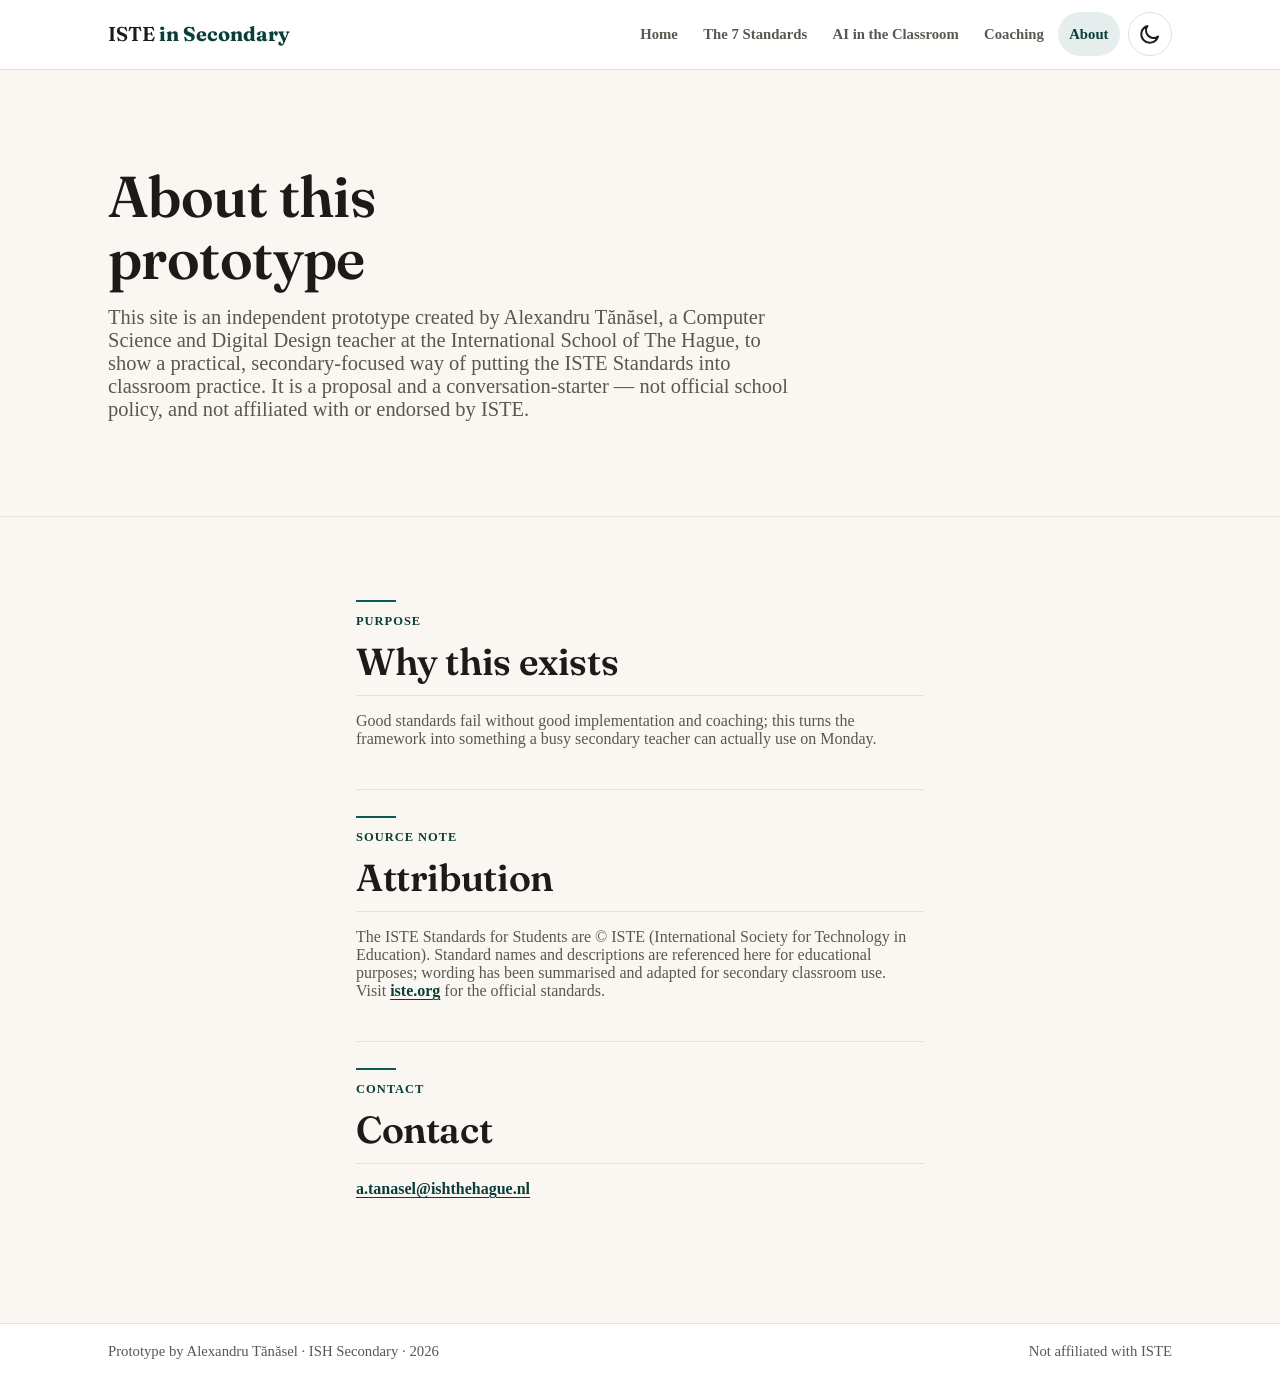
==== about.html @ 4ba9d075 "ISTE in Secondary — classroom-implementation prototype Co-Authored-By: Claude Opus 4.8 <noreply@anth" ====
<!doctype html>
<html lang="en" data-theme="light">
<head>
  <meta charset="utf-8">
  <meta name="viewport" content="width=device-width, initial-scale=1">
  <title>About | ISTE in Secondary</title>
  <meta name="description" content="About the independent ISTE in Secondary prototype by Alexandru Tănăsel for secondary classroom implementation.">
  <meta property="og:title" content="About ISTE in Secondary">
  <meta property="og:description" content="An independent prototype by Alexandru Tănăsel for putting ISTE Standards into secondary classroom practice.">
  <meta property="og:type" content="website">
  <link rel="preconnect" href="https://fonts.googleapis.com">
  <link rel="preconnect" href="https://fonts.gstatic.com" crossorigin>
  <link href="https://fonts.googleapis.com/css2?family=Fraunces:opsz,wght@9..144,500;9..144,600;9..144,700&amp;family=Inter:wght@400;500;600;700&amp;display=swap" rel="stylesheet">
  <link rel="icon" href="assets/favicon.svg" type="image/svg+xml">
  <link rel="stylesheet" href="assets/styles.css">
  <script src="assets/app.js" defer></script>
</head>
<body>
  <a class="skip-link" href="#main">Skip to content</a>

  <svg class="svg-sprite" aria-hidden="true" focusable="false">
    <symbol id="icon-menu" viewBox="0 0 24 24"><path d="M4 7h16M4 12h16M4 17h16" fill="none" stroke="currentColor" stroke-width="2" stroke-linecap="round"/></symbol>
    <symbol id="icon-close" viewBox="0 0 24 24"><path d="m6 6 12 12M18 6 6 18" fill="none" stroke="currentColor" stroke-width="2" stroke-linecap="round"/></symbol>
    <symbol id="icon-sun" viewBox="0 0 24 24"><path d="M12 4V2m0 20v-2m8-8h2M2 12h2m14.95-6.95 1.4-1.4M3.65 20.35l1.4-1.4m0-13.9-1.4-1.4m16.7 16.7-1.4-1.4M12 8a4 4 0 1 1 0 8 4 4 0 0 1 0-8Z" fill="none" stroke="currentColor" stroke-width="2" stroke-linecap="round" stroke-linejoin="round"/></symbol>
    <symbol id="icon-moon" viewBox="0 0 24 24"><path d="M20 14.5A7.5 7.5 0 0 1 9.5 4 8.5 8.5 0 1 0 20 14.5Z" fill="none" stroke="currentColor" stroke-width="2" stroke-linecap="round" stroke-linejoin="round"/></symbol>
  </svg>

  <header class="site-header">
    <div class="header-inner">
      <a class="wordmark" href="index.html" aria-label="ISTE in Secondary home">ISTE <strong>in Secondary</strong></a>
      <button class="menu-toggle" type="button" data-menu-toggle aria-label="Open menu" aria-expanded="false" aria-controls="site-nav">
        <svg class="icon icon-menu" aria-hidden="true"><use href="#icon-menu"></use></svg>
        <svg class="icon icon-close" aria-hidden="true"><use href="#icon-close"></use></svg>
      </button>
      <nav class="site-nav" id="site-nav" aria-label="Primary navigation">
        <a href="index.html">Home</a>
        <a href="standards.html">The 7 Standards</a>
        <a href="ai.html">AI in the Classroom</a>
        <a href="coaching.html">Coaching</a>
        <a href="about.html" aria-current="page">About</a>
        <button class="theme-toggle" type="button" data-theme-toggle aria-label="Switch to dark theme" aria-pressed="false">
          <svg class="icon icon-moon" aria-hidden="true"><use href="#icon-moon"></use></svg>
          <svg class="icon icon-sun" aria-hidden="true"><use href="#icon-sun"></use></svg>
          <span class="sr-only">Toggle theme</span>
        </button>
      </nav>
    </div>
  </header>

  <main id="main">
    <section class="page-hero">
      <div class="container">
        <h1>About this prototype</h1>
        <p class="lede">This site is an independent prototype created by Alexandru Tănăsel, a Computer Science and Digital Design teacher at the International School of The Hague, to show a practical, secondary-focused way of putting the ISTE Standards into classroom practice. It is a proposal and a conversation-starter — not official school policy, and not affiliated with or endorsed by ISTE.</p>
      </div>
    </section>

    <section class="section-block" aria-label="About details">
      <div class="container prose">
        <section aria-labelledby="why-heading">
          <span class="section-kicker">Purpose</span>
          <h2 id="why-heading">Why this exists</h2>
          <p>Good standards fail without good implementation and coaching; this turns the framework into something a busy secondary teacher can actually use on Monday.</p>
        </section>

        <section aria-labelledby="attribution-heading">
          <span class="section-kicker">Source note</span>
          <h2 id="attribution-heading">Attribution</h2>
          <p>The ISTE Standards for Students are © ISTE (International Society for Technology in Education). Standard names and descriptions are referenced here for educational purposes; wording has been summarised and adapted for secondary classroom use. Visit <a href="https://iste.org" target="_blank" rel="noopener">iste.org</a> for the official standards.</p>
        </section>

        <section id="contact" aria-labelledby="contact-heading">
          <span class="section-kicker">Contact</span>
          <h2 id="contact-heading">Contact</h2>
          <p><a href="mailto:a.tanasel@ishthehague.nl">a.tanasel@ishthehague.nl</a></p>
        </section>
      </div>
    </section>
  </main>

  <footer class="site-footer">
    <div class="footer-inner">
      <p>Prototype by Alexandru Tănăsel · ISH Secondary · <span data-year>2026</span></p>
      <p>Not affiliated with ISTE</p>
    </div>
  </footer>
</body>
</html>
---- assets/styles.css ----
:root{
  --paper:#FAF7F2; --surface:#FFFFFF; --ink:#1C1B19; --muted:#5B5650;
  --line:#E7E0D6; --primary:#0E5A52; --primary-ink:#0A3F39; --accent:#C2562F;
  --ring:#0E7C7B;
  /* 7 ISTE standard accents (deep, AA on white/paper for text & icons) */
  --s1:#0E7C7B; --s2:#3D4EAC; --s3:#7A3E8E; --s4:#C2562F;
  --s5:#1F5F8B; --s6:#B23A6E; --s7:#2F7D4F;
  --radius:14px; --radius-lg:20px;
  --shadow:0 1px 2px rgba(28,27,25,.06), 0 8px 24px -12px rgba(28,27,25,.18);
  --maxw:1120px; --gap:clamp(1rem,2.5vw,1.75rem);
}
[data-theme="dark"]{
  --paper:#16140F; --surface:#1F1C16; --ink:#F3EEE4; --muted:#B7AE9F;
  --line:#34302A; --primary:#5FD0C4; --primary-ink:#Bfeee8; --accent:#F0855B; --ring:#5FD0C4;
}

*,
*::before,
*::after{
  box-sizing:border-box;
}

html{
  background:var(--paper);
  color:var(--ink);
  scroll-behavior:smooth;
}

body{
  margin:0;
  min-width:0;
  overflow-x:hidden;
  background:var(--paper);
  color:var(--ink);
  font-family:"Inter", system-ui, -apple-system, BlinkMacSystemFont, "Segoe UI", sans-serif;
  font-size:1.0625rem;
  line-height:1.6;
  text-rendering:optimizeLegibility;
}

:target{
  scroll-margin-top:6.5rem;
}

body,
button,
input,
textarea,
select{
  font:inherit;
}

a{
  color:inherit;
}

svg{
  display:block;
  flex:0 0 auto;
}

h1,
h2,
h3,
p,
ul,
ol{
  margin-top:0;
}

h1,
h2,
h3{
  color:var(--ink);
  font-family:"Fraunces", Georgia, serif;
  font-weight:600;
  letter-spacing:-0.01em;
  line-height:1.08;
}

h1{
  max-width:12ch;
  margin-bottom:1rem;
  font-size:clamp(2.4rem,5vw,3.6rem);
}

h2{
  margin-bottom:1rem;
  font-size:clamp(1.75rem,3vw,2.35rem);
}

h3{
  margin-bottom:.45rem;
  font-size:1.18rem;
}

p{
  color:var(--muted);
}

ul,
ol{
  padding-left:1.25rem;
}

.svg-sprite{
  position:absolute;
  width:0;
  height:0;
  overflow:hidden;
}

.skip-link{
  position:absolute;
  top:.75rem;
  left:.75rem;
  z-index:100;
  min-height:44px;
  padding:.65rem 1rem;
  border-radius:999px;
  background:var(--ink);
  color:var(--paper);
  font-weight:700;
  text-decoration:none;
  transform:translateY(-180%);
}

.skip-link:focus{
  transform:translateY(0);
  outline:2px solid var(--ring);
  outline-offset:3px;
}

.site-header{
  position:sticky;
  top:0;
  z-index:50;
  border-bottom:1px solid var(--line);
  background:var(--surface);
}

.header-inner{
  position:relative;
  display:flex;
  align-items:center;
  max-width:var(--maxw);
  margin:0 auto;
  padding:.78rem var(--gap);
  gap:1rem;
}

.wordmark{
  display:inline-flex;
  align-items:baseline;
  gap:.28rem;
  color:var(--ink);
  font-family:"Fraunces", Georgia, serif;
  font-size:1.25rem;
  font-weight:600;
  line-height:1;
  text-decoration:none;
  white-space:nowrap;
}

.wordmark strong{
  color:var(--primary-ink);
  font-weight:700;
}

.site-nav{
  display:flex;
  align-items:center;
  gap:.15rem;
  margin-left:auto;
}

.site-nav a{
  display:inline-flex;
  align-items:center;
  min-height:44px;
  padding:.45rem .72rem;
  border-radius:999px;
  color:var(--muted);
  font-size:.92rem;
  font-weight:700;
  line-height:1.2;
  text-decoration:none;
}

.site-nav a:hover,
.site-nav a[aria-current="page"]{
  background:color-mix(in srgb, var(--primary) 10%, transparent);
  color:var(--primary-ink);
}

.menu-toggle,
.theme-toggle{
  display:inline-flex;
  align-items:center;
  justify-content:center;
  width:44px;
  min-width:44px;
  height:44px;
  border:1px solid var(--line);
  border-radius:999px;
  background:var(--surface);
  color:var(--ink);
  cursor:pointer;
}

.menu-toggle{
  display:none;
  margin-left:auto;
}

.theme-toggle{
  margin-left:.35rem;
}

.icon{
  width:24px;
  height:24px;
}

.icon-sun{
  display:none;
}

[data-theme="dark"] .icon-sun{
  display:block;
}

[data-theme="dark"] .icon-moon{
  display:none;
}

.icon-close{
  display:none;
}

.menu-toggle[aria-expanded="true"] .icon-menu{
  display:none;
}

.menu-toggle[aria-expanded="true"] .icon-close{
  display:block;
}

.sr-only{
  position:absolute;
  width:1px;
  height:1px;
  padding:0;
  margin:-1px;
  overflow:hidden;
  clip:rect(0,0,0,0);
  white-space:nowrap;
  border:0;
}

:focus-visible{
  outline:2px solid var(--ring);
  outline-offset:2px;
}

.container{
  max-width:var(--maxw);
  margin:0 auto;
  padding:0 var(--gap);
}

.hero,
.page-hero{
  padding:clamp(3rem,8vw,6rem) 0 clamp(2.4rem,6vw,4.5rem);
}

.hero{
  border-bottom:1px solid var(--line);
}

.page-hero{
  border-bottom:1px solid var(--line);
}

.hero .lede,
.page-hero .lede{
  max-width:68ch;
  margin-bottom:1.4rem;
  color:var(--muted);
  font-size:clamp(1.12rem,2vw,1.28rem);
}

.overline,
.section-kicker{
  display:block;
  margin-bottom:.8rem;
  color:var(--primary-ink);
  font-size:.78rem;
  font-weight:800;
  letter-spacing:.08em;
  line-height:1.2;
  text-transform:uppercase;
}

.section-kicker::before{
  display:block;
  width:40px;
  height:2px;
  margin-bottom:.78rem;
  background:var(--primary);
  content:"";
}

.button-row{
  display:flex;
  flex-wrap:wrap;
  gap:.8rem;
  margin:1.6rem 0 1rem;
}

.button{
  display:inline-flex;
  align-items:center;
  justify-content:center;
  min-height:44px;
  padding:.68rem 1rem;
  border-radius:999px;
  font-size:.98rem;
  font-weight:800;
  line-height:1.15;
  text-decoration:none;
}

.button-primary{
  border:1px solid var(--primary);
  background:var(--primary);
  color:#fff;
}

[data-theme="dark"] .button-primary{
  color:#10201D;
}

.button-ghost{
  border:1px solid var(--line);
  background:transparent;
  color:var(--ink);
}

.button:hover{
  transform:translateY(-1px);
}

.hero-credit{
  margin:0;
  color:var(--muted);
  font-size:.95rem;
}

.section-block{
  padding:clamp(2.8rem,7vw,5.2rem) 0;
}

.section-block + .section-block{
  border-top:1px solid var(--line);
}

.section-heading{
  display:grid;
  grid-template-columns:minmax(0, 1fr);
  max-width:760px;
  margin-bottom:clamp(1.4rem,3vw,2rem);
  padding-bottom:1rem;
  border-bottom:1px solid var(--line);
}

.section-heading p{
  max-width:68ch;
  margin-bottom:0;
}

.bento-grid{
  display:grid;
  grid-template-columns:1fr;
  gap:var(--gap);
}

.standard-card,
.info-card,
.step-card,
.teaser-card,
.pathway-card,
.check-option,
.cta-card,
.practice-card{
  border:1px solid var(--line);
  border-radius:var(--radius);
  background:var(--surface);
  box-shadow:var(--shadow);
}

.standard-card{
  --standard-color:var(--s1);
  --standard-readable:var(--standard-color);
  display:flex;
  min-height:100%;
  flex-direction:column;
  gap:1rem;
  padding:1.1rem;
  border-left:6px solid var(--standard-color);
  color:var(--ink);
  cursor:pointer;
  text-decoration:none;
}

.standard-card:hover{
  box-shadow:0 2px 5px rgba(28,27,25,.08), 0 14px 30px -16px rgba(28,27,25,.28);
  transform:translateY(-2px);
}

.standard-card h3{
  margin-bottom:.35rem;
}

.standard-card p{
  margin-bottom:0;
}

.standard-card .card-link{
  margin-top:auto;
  color:var(--primary-ink);
  font-size:.95rem;
  font-weight:800;
}

.card-top,
.standard-title{
  display:flex;
  align-items:center;
  gap:.75rem;
}

.standard-number{
  color:var(--standard-readable);
  font-family:"Fraunces", Georgia, serif;
  font-size:1.4rem;
  font-weight:700;
  letter-spacing:0;
  line-height:1;
}

.icon-chip{
  display:inline-flex;
  align-items:center;
  justify-content:center;
  width:42px;
  height:42px;
  border-radius:12px;
  background:color-mix(in srgb, var(--standard-readable) 14%, var(--surface));
  color:var(--standard-readable);
}

.s1{ --standard-color:var(--s1); --standard-readable:var(--s1); }
.s2{ --standard-color:var(--s2); --standard-readable:var(--s2); }
.s3{ --standard-color:var(--s3); --standard-readable:var(--s3); }
.s4{ --standard-color:var(--s4); --standard-readable:var(--s4); }
.s5{ --standard-color:var(--s5); --standard-readable:var(--s5); }
.s6{ --standard-color:var(--s6); --standard-readable:var(--s6); }
.s7{ --standard-color:var(--s7); --standard-readable:var(--s7); }

[data-theme="dark"] .s1{ --standard-readable:#5FD0C4; }
[data-theme="dark"] .s2{ --standard-readable:#AAB4FF; }
[data-theme="dark"] .s3{ --standard-readable:#E3A6F0; }
[data-theme="dark"] .s4{ --standard-readable:#F0855B; }
[data-theme="dark"] .s5{ --standard-readable:#8CCCF4; }
[data-theme="dark"] .s6{ --standard-readable:#F4A1C6; }
[data-theme="dark"] .s7{ --standard-readable:#8BD8A7; }

.steps-grid,
.cards-grid,
.pathway-grid,
.practice-grid{
  display:grid;
  grid-template-columns:1fr;
  gap:var(--gap);
}

.step-card,
.info-card,
.pathway-card,
.practice-card,
.check-option,
.cta-card{
  padding:1.25rem;
}

.step-card{
  display:grid;
  grid-template-columns:auto minmax(0, 1fr);
  gap:.9rem;
}

.step-number{
  display:inline-flex;
  align-items:center;
  justify-content:center;
  width:36px;
  height:36px;
  border-radius:999px;
  background:var(--primary);
  color:#fff;
  font-weight:800;
  line-height:1;
}

[data-theme="dark"] .step-number{
  color:#10201D;
}

.step-card p,
.pathway-card p,
.info-card p,
.practice-card p,
.check-option p,
.cta-card p{
  margin-bottom:0;
}

.teaser-card{
  display:flex;
  align-items:flex-start;
  gap:1rem;
  padding:1.35rem;
  color:var(--ink);
  text-decoration:none;
}

.teaser-card p{
  margin-bottom:.35rem;
}

.teaser-card > span:not(.icon-chip){
  color:var(--muted);
}

.teaser-card strong,
.teaser-card > span:not(.icon-chip) > span{
  color:var(--primary-ink);
}

.info-card .icon-chip,
.pathway-card .icon-chip{
  margin-bottom:.9rem;
}

.standard-detail{
  padding:clamp(2.2rem,5vw,3.2rem) 0 clamp(2.4rem,5vw,3.4rem) clamp(1rem,2vw,1.4rem);
  border-left:6px solid var(--standard-color);
  border-top:1px solid var(--line);
}

.standard-detail:first-of-type{
  border-top:0;
}

.standard-detail h2{
  margin-bottom:.35rem;
}

.standard-title{
  align-items:flex-start;
  margin-bottom:1.5rem;
  padding-bottom:1rem;
  border-bottom:1px solid var(--line);
}

.standard-title .overline{
  margin-bottom:.35rem;
  color:var(--standard-readable);
}

.standard-summary{
  max-width:64ch;
  margin-bottom:0;
  color:var(--muted);
}

.standard-grid{
  display:grid;
  grid-template-columns:minmax(0, 1fr);
  gap:1.35rem;
  margin-top:1.35rem;
}

.standard-copy p{
  max-width:70ch;
}

.plain-list{
  display:grid;
  gap:.6rem;
  margin-bottom:0;
  padding-left:1.15rem;
  color:var(--muted);
}

.try-this,
.privacy-callout{
  border:1px solid color-mix(in srgb, var(--accent) 28%, var(--line));
  border-radius:var(--radius);
  background:color-mix(in srgb, var(--accent) 10%, var(--surface));
}

.try-this{
  display:grid;
  grid-template-columns:auto minmax(0, 1fr);
  gap:.9rem;
  margin-bottom:1.2rem;
  padding:1rem;
}

.try-this .icon-chip{
  background:color-mix(in srgb, var(--accent) 13%, var(--surface));
  color:var(--accent);
}

.try-this p{
  margin-bottom:0;
}

.check-list,
.icon-list{
  display:grid;
  gap:.7rem;
  margin:0;
  padding:0;
  list-style:none;
}

.check-list li,
.icon-list li{
  display:grid;
  grid-template-columns:auto minmax(0, 1fr);
  gap:.65rem;
  color:var(--muted);
}

.check-list svg{
  width:22px;
  height:22px;
  margin-top:.12rem;
  color:var(--primary);
}

.icon-list svg{
  width:24px;
  height:24px;
  margin-top:.08rem;
  color:var(--accent);
}

.privacy-callout{
  padding:1.3rem;
}

.privacy-callout h2{
  display:flex;
  flex-wrap:wrap;
  align-items:center;
  gap:.6rem;
}

.label-pill{
  display:inline-flex;
  align-items:center;
  min-height:28px;
  padding:.2rem .55rem;
  border:1px solid color-mix(in srgb, var(--accent) 40%, var(--line));
  border-radius:999px;
  color:var(--accent);
  font-family:"Inter", system-ui, sans-serif;
  font-size:.76rem;
  font-weight:800;
  letter-spacing:.04em;
  text-transform:uppercase;
}

.practice-card h3{
  display:flex;
  align-items:center;
  gap:.55rem;
}

.practice-card h3 svg{
  width:24px;
  height:24px;
  color:var(--primary);
}

.practice-card.risk h3 svg{
  color:var(--accent);
}

.closing-line{
  max-width:72ch;
  margin:2rem 0 0;
  color:var(--ink);
  font-size:1.16rem;
  font-weight:600;
}

.self-check{
  display:grid;
  gap:.75rem;
}

.self-check-note{
  margin-bottom:1rem;
  color:var(--muted);
  font-weight:700;
}

.coach-lens{
  display:grid;
  grid-template-columns:1fr;
  gap:1rem;
  margin:0;
  padding:0;
  list-style:none;
}

.coach-lens li{
  padding-bottom:1rem;
  border-bottom:1px solid var(--line);
}

.coach-lens li:last-child{
  padding-bottom:0;
  border-bottom:0;
}

.coach-lens strong{
  display:block;
  margin-bottom:.2rem;
  color:var(--ink);
}

.coach-lens span{
  color:var(--muted);
}

.cta-card{
  display:flex;
  flex-wrap:wrap;
  align-items:center;
  justify-content:space-between;
  gap:1rem;
}

.cta-card p{
  max-width:64ch;
}

.prose{
  max-width:78ch;
}

.prose p{
  max-width:70ch;
}

.prose section{
  padding:1.6rem 0;
  border-top:1px solid var(--line);
}

.prose section:first-child{
  border-top:0;
  padding-top:0;
}

.prose h2{
  padding-bottom:.75rem;
  border-bottom:1px solid var(--line);
}

.prose a{
  color:var(--primary-ink);
  font-weight:800;
  text-decoration-thickness:1px;
  text-underline-offset:.18em;
}

.site-footer{
  border-top:1px solid var(--line);
  background:var(--surface);
}

.footer-inner{
  display:flex;
  flex-wrap:wrap;
  align-items:center;
  justify-content:space-between;
  max-width:var(--maxw);
  margin:0 auto;
  padding:1.2rem var(--gap);
  gap:.6rem 1rem;
}

.site-footer p{
  margin:0;
  color:var(--muted);
  font-size:.92rem;
}

@media (min-width:700px){
  .bento-grid,
  .steps-grid,
  .cards-grid,
  .pathway-grid{
    grid-template-columns:repeat(2, minmax(0, 1fr));
  }

  .practice-grid{
    grid-template-columns:repeat(2, minmax(0, 1fr));
  }

  .step-card:first-child,
  .pathway-card:last-child{
    grid-column:span 2;
  }
}

@media (min-width:920px){
  .bento-grid{
    grid-template-columns:repeat(4, minmax(0, 1fr));
  }

  .standard-card:first-child{
    grid-column:span 2;
    grid-row:span 2;
  }

  .standard-card:nth-child(4),
  .standard-card:nth-child(7){
    grid-column:span 2;
  }

  .standard-grid{
    grid-template-columns:minmax(0, 1.35fr) minmax(280px, .65fr);
    align-items:start;
  }

  .cards-grid{
    grid-template-columns:repeat(4, minmax(0, 1fr));
  }

  .pathway-grid{
    grid-template-columns:repeat(3, minmax(0, 1fr));
  }

  .pathway-card:last-child{
    grid-column:auto;
  }
}

@media (max-width:820px){
  .menu-toggle{
    display:inline-flex;
  }

  .site-nav{
    position:absolute;
    top:100%;
    left:0;
    right:0;
    display:grid;
    grid-template-columns:1fr;
    gap:.25rem;
    margin-left:0;
    padding:.75rem var(--gap) 1rem;
    border-bottom:1px solid var(--line);
    background:var(--surface);
    box-shadow:var(--shadow);
    opacity:0;
    pointer-events:none;
    transform:translateY(-.35rem);
    visibility:hidden;
  }

  .site-nav.is-open{
    opacity:1;
    pointer-events:auto;
    transform:translateY(0);
    visibility:visible;
  }

  .site-nav a{
    justify-content:flex-start;
    border-radius:var(--radius);
  }

  .theme-toggle{
    margin:.25rem 0 0;
  }
}

@media (max-width:520px){
  .wordmark{
    font-size:1.08rem;
  }

  .hero,
  .page-hero{
    padding-top:2.45rem;
  }

  .button-row,
  .cta-card{
    align-items:stretch;
    flex-direction:column;
  }

  .button{
    width:100%;
  }

}

@media (prefers-reduced-motion:reduce){
  *,
  *::before,
  *::after{
    scroll-behavior:auto !important;
    transition-duration:.01ms !important;
    animation-duration:.01ms !important;
    animation-iteration-count:1 !important;
  }

  .button:hover,
  .standard-card:hover{
    transform:none;
  }
}

@media (prefers-reduced-motion:no-preference){
  .site-nav,
  .standard-card,
  .button,
  .skip-link{
    transition:background-color 200ms ease, border-color 200ms ease, color 200ms ease, box-shadow 200ms ease, opacity 200ms ease, transform 200ms ease, visibility 200ms ease;
  }
}
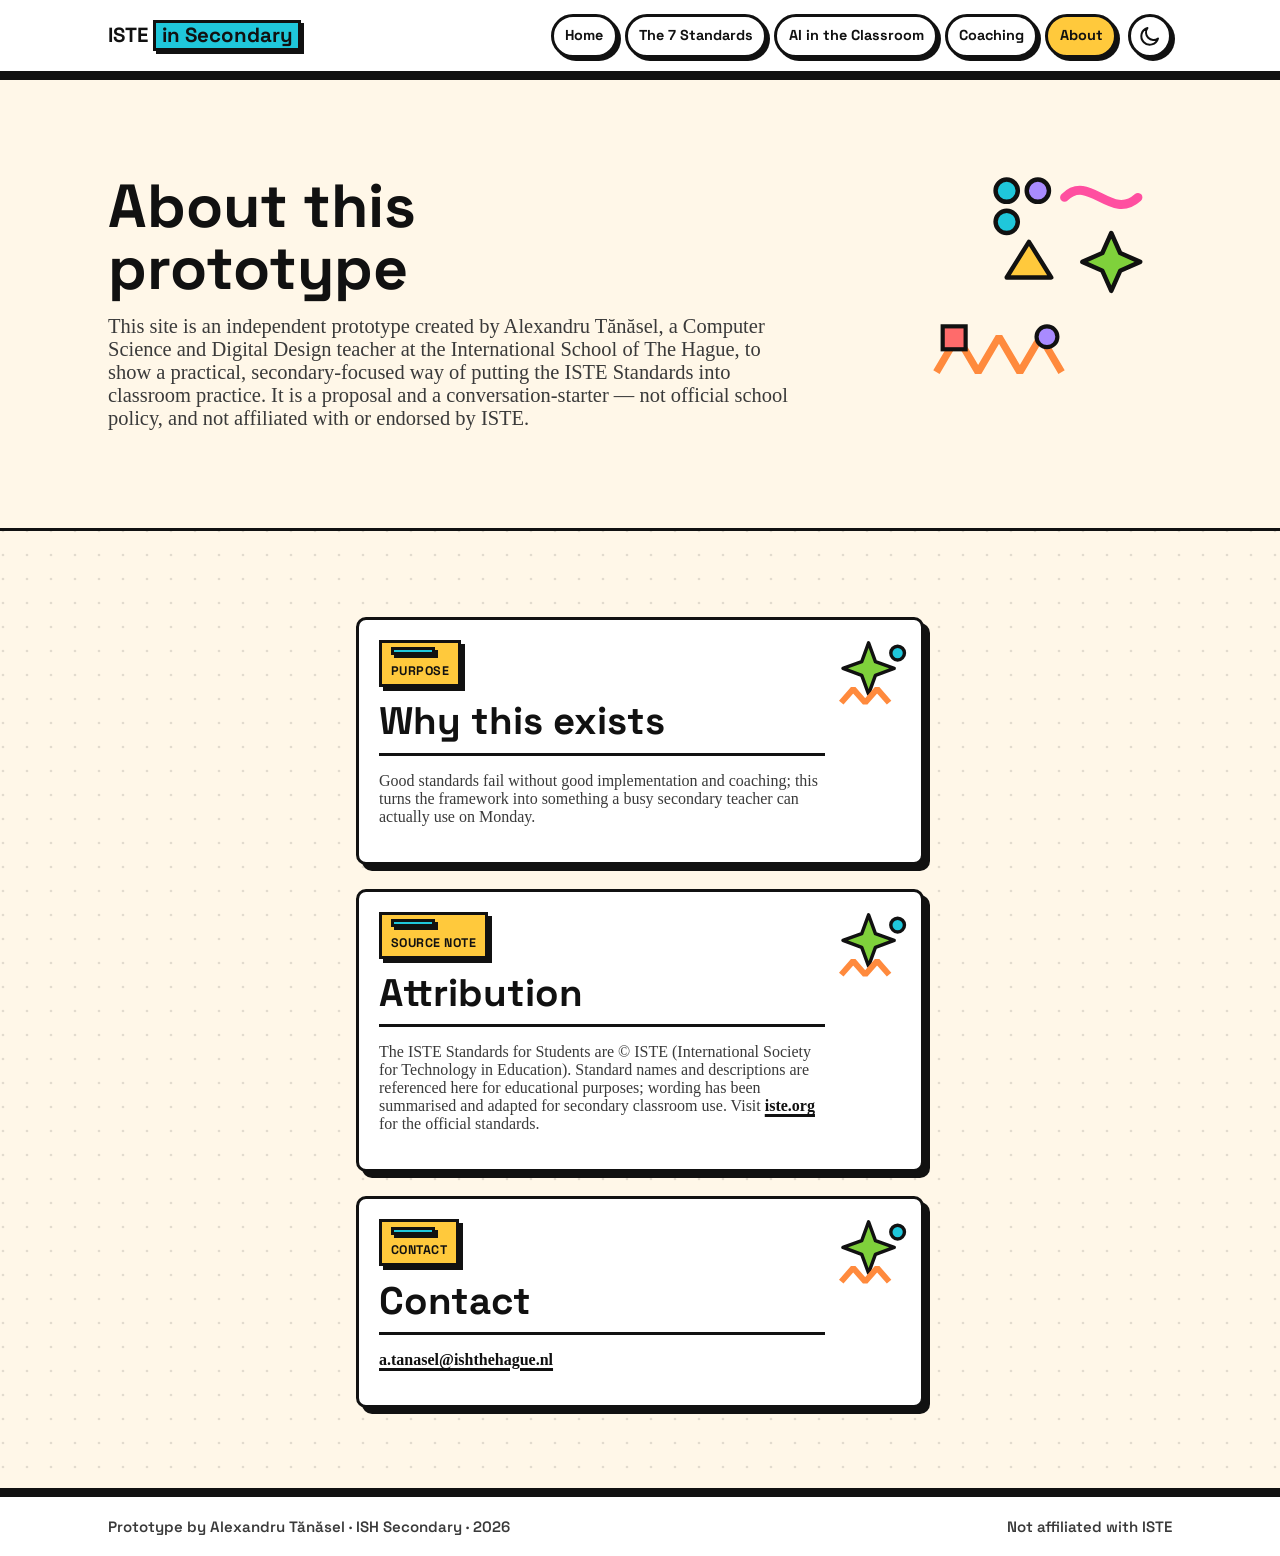
==== commit e663c4c8: "Restyle to Neobrutalism + Y2K + Memphis (preferred style) Co-Authored-By: Claude Opus 4.8 <noreply@a" ====
--- a/about.html
+++ b/about.html
@@ -10,7 +10,7 @@
   <meta property="og:type" content="website">
   <link rel="preconnect" href="https://fonts.googleapis.com">
   <link rel="preconnect" href="https://fonts.gstatic.com" crossorigin>
-  <link href="https://fonts.googleapis.com/css2?family=Fraunces:opsz,wght@9..144,500;9..144,600;9..144,700&amp;family=Inter:wght@400;500;600;700&amp;display=swap" rel="stylesheet">
+  <link href="https://fonts.googleapis.com/css2?family=Space+Grotesk:wght@500;600;700&amp;family=Inter:wght@400;500;600;700&amp;display=swap" rel="stylesheet">
   <link rel="icon" href="assets/favicon.svg" type="image/svg+xml">
   <link rel="stylesheet" href="assets/styles.css">
   <script src="assets/app.js" defer></script>
@@ -50,6 +50,8 @@
   <main id="main">
     <section class="page-hero">
       <div class="container">
+        <svg class="motif motif-hero motif-hero-a" aria-hidden="true" focusable="false" viewBox="0 0 160 120"><circle class="motif-dot" cx="24" cy="24" r="10"/><circle class="motif-dot motif-dot-alt" cx="52" cy="24" r="10"/><circle class="motif-dot" cx="24" cy="52" r="10"/><path class="motif-squiggle" d="M76 30c22-22 42 22 66 0"/><path class="motif-triangle" d="M24 102 44 70l20 32z"/><path class="motif-star" d="m118 62 8 18 18 8-18 8-8 18-8-18-18-8 18-8z"/></svg>
+        <svg class="motif motif-hero motif-hero-b" aria-hidden="true" focusable="false" viewBox="0 0 140 80"><path class="motif-zig" d="M10 52 30 18l20 34 20-34 20 34 20-34 20 34"/><rect class="motif-block" x="16" y="8" width="22" height="22" rx="0"/><circle class="motif-dot motif-dot-alt" cx="116" cy="18" r="10"/></svg>
         <h1>About this prototype</h1>
         <p class="lede">This site is an independent prototype created by Alexandru Tănăsel, a Computer Science and Digital Design teacher at the International School of The Hague, to show a practical, secondary-focused way of putting the ISTE Standards into classroom practice. It is a proposal and a conversation-starter — not official school policy, and not affiliated with or endorsed by ISTE.</p>
       </div>
@@ -58,18 +60,21 @@
     <section class="section-block" aria-label="About details">
       <div class="container prose">
         <section aria-labelledby="why-heading">
+          <svg class="motif motif-heading motif-prose" aria-hidden="true" focusable="false" viewBox="0 0 96 96"><path class="motif-star" d="m44 8 8 22 22 8-22 8-8 22-8-22-22-8 22-8z"/><path class="motif-zig" d="m12 78 14-16 14 16 14-16 14 16"/><circle class="motif-dot" cx="78" cy="20" r="8"/></svg>
           <span class="section-kicker">Purpose</span>
           <h2 id="why-heading">Why this exists</h2>
           <p>Good standards fail without good implementation and coaching; this turns the framework into something a busy secondary teacher can actually use on Monday.</p>
         </section>
 
         <section aria-labelledby="attribution-heading">
+          <svg class="motif motif-heading motif-prose" aria-hidden="true" focusable="false" viewBox="0 0 96 96"><path class="motif-star" d="m44 8 8 22 22 8-22 8-8 22-8-22-22-8 22-8z"/><path class="motif-zig" d="m12 78 14-16 14 16 14-16 14 16"/><circle class="motif-dot" cx="78" cy="20" r="8"/></svg>
           <span class="section-kicker">Source note</span>
           <h2 id="attribution-heading">Attribution</h2>
           <p>The ISTE Standards for Students are © ISTE (International Society for Technology in Education). Standard names and descriptions are referenced here for educational purposes; wording has been summarised and adapted for secondary classroom use. Visit <a href="https://iste.org" target="_blank" rel="noopener">iste.org</a> for the official standards.</p>
         </section>
 
         <section id="contact" aria-labelledby="contact-heading">
+          <svg class="motif motif-heading motif-prose" aria-hidden="true" focusable="false" viewBox="0 0 96 96"><path class="motif-star" d="m44 8 8 22 22 8-22 8-8 22-8-22-22-8 22-8z"/><path class="motif-zig" d="m12 78 14-16 14 16 14-16 14 16"/><circle class="motif-dot" cx="78" cy="20" r="8"/></svg>
           <span class="section-kicker">Contact</span>
           <h2 id="contact-heading">Contact</h2>
           <p><a href="mailto:a.tanasel@ishthehague.nl">a.tanasel@ishthehague.nl</a></p>
--- a/assets/styles.css
+++ b/assets/styles.css
@@ -1,17 +1,14 @@
 :root{
-  --paper:#FAF7F2; --surface:#FFFFFF; --ink:#1C1B19; --muted:#5B5650;
-  --line:#E7E0D6; --primary:#0E5A52; --primary-ink:#0A3F39; --accent:#C2562F;
-  --ring:#0E7C7B;
-  /* 7 ISTE standard accents (deep, AA on white/paper for text & icons) */
-  --s1:#0E7C7B; --s2:#3D4EAC; --s3:#7A3E8E; --s4:#C2562F;
-  --s5:#1F5F8B; --s6:#B23A6E; --s7:#2F7D4F;
-  --radius:14px; --radius-lg:20px;
-  --shadow:0 1px 2px rgba(28,27,25,.06), 0 8px 24px -12px rgba(28,27,25,.18);
-  --maxw:1120px; --gap:clamp(1rem,2.5vw,1.75rem);
+  --paper:#FFF7E8; --surface:#FFFFFF; --ink:#111111; --muted:#3A3A3A; --line:#111111;
+  --pink:#FF4FA0; --cyan:#1FC7DB; --yellow:#FFC93C; --lime:#7FD13B; --violet:#A98BFF; --orange:#FF8A3D; --coral:#FF6B6B;
+  --primary:#FF4FA0; --accent:#1FC7DB; --radius:10px; --shadow:6px 6px 0 var(--ink); --maxw:1120px;
+  --s1:#1FC7DB; --s2:#A98BFF; --s3:#FF4FA0; --s4:#FF8A3D; --s5:#FFC93C; --s6:#FF6B6B; --s7:#7FD13B;
+  --gap:clamp(1rem,2.5vw,1.75rem);
+  --paper-dots:url("data:image/svg+xml,%3Csvg xmlns='http://www.w3.org/2000/svg' width='24' height='24' viewBox='0 0 24 24'%3E%3Ccircle cx='3' cy='3' r='1.35' fill='%23111111' fill-opacity='.12'/%3E%3C/svg%3E");
 }
 [data-theme="dark"]{
-  --paper:#16140F; --surface:#1F1C16; --ink:#F3EEE4; --muted:#B7AE9F;
-  --line:#34302A; --primary:#5FD0C4; --primary-ink:#Bfeee8; --accent:#F0855B; --ring:#5FD0C4;
+  --paper:#161616; --surface:#201E1A; --ink:#FFFFFF; --muted:#D8D2C6; --line:#FFFFFF; --shadow:6px 6px 0 #FFFFFF;
+  --paper-dots:url("data:image/svg+xml,%3Csvg xmlns='http://www.w3.org/2000/svg' width='24' height='24' viewBox='0 0 24 24'%3E%3Ccircle cx='3' cy='3' r='1.35' fill='%23FFFFFF' fill-opacity='.13'/%3E%3C/svg%3E");
 }
 
 *,
@@ -30,7 +27,8 @@
   margin:0;
   min-width:0;
   overflow-x:hidden;
-  background:var(--paper);
+  background-color:var(--paper);
+  background-image:var(--paper-dots);
   color:var(--ink);
   font-family:"Inter", system-ui, -apple-system, BlinkMacSystemFont, "Segoe UI", sans-serif;
   font-size:1.0625rem;
@@ -39,7 +37,7 @@
 }
 
 :target{
-  scroll-margin-top:6.5rem;
+  scroll-margin-top:7.25rem;
 }
 
 body,
@@ -72,26 +70,26 @@
 h2,
 h3{
   color:var(--ink);
-  font-family:"Fraunces", Georgia, serif;
-  font-weight:600;
-  letter-spacing:-0.01em;
-  line-height:1.08;
+  font-family:"Space Grotesk", "Inter", system-ui, sans-serif;
+  font-weight:700;
+  letter-spacing:0;
+  line-height:1.02;
 }
 
 h1{
-  max-width:12ch;
+  max-width:13.5ch;
   margin-bottom:1rem;
-  font-size:clamp(2.4rem,5vw,3.6rem);
+  font-size:clamp(2.4rem,5vw,3.8rem);
 }
 
 h2{
   margin-bottom:1rem;
-  font-size:clamp(1.75rem,3vw,2.35rem);
+  font-size:clamp(1.7rem,3vw,2.45rem);
 }
 
 h3{
-  margin-bottom:.45rem;
-  font-size:1.18rem;
+  margin-bottom:.55rem;
+  font-size:1.2rem;
 }
 
 p{
@@ -117,26 +115,30 @@
   z-index:100;
   min-height:44px;
   padding:.65rem 1rem;
-  border-radius:999px;
-  background:var(--ink);
-  color:var(--paper);
+  border:3px solid var(--line);
+  border-radius:var(--radius);
+  background:var(--yellow);
+  box-shadow:var(--shadow);
+  color:#111111;
+  font-family:"Space Grotesk", "Inter", system-ui, sans-serif;
   font-weight:700;
   text-decoration:none;
-  transform:translateY(-180%);
+  transform:translateY(-190%);
 }
 
 .skip-link:focus{
   transform:translateY(0);
-  outline:2px solid var(--ring);
-  outline-offset:3px;
+  outline:3px solid var(--line);
+  outline-offset:2px;
 }
 
 .site-header{
   position:sticky;
   top:0;
   z-index:50;
-  border-bottom:1px solid var(--line);
+  border-bottom:3px solid var(--line);
   background:var(--surface);
+  box-shadow:0 6px 0 var(--line);
 }
 
 .header-inner{
@@ -145,32 +147,37 @@
   align-items:center;
   max-width:var(--maxw);
   margin:0 auto;
-  padding:.78rem var(--gap);
+  padding:.85rem var(--gap);
   gap:1rem;
 }
 
 .wordmark{
   display:inline-flex;
-  align-items:baseline;
-  gap:.28rem;
+  align-items:center;
+  gap:.32rem;
   color:var(--ink);
-  font-family:"Fraunces", Georgia, serif;
-  font-size:1.25rem;
-  font-weight:600;
+  font-family:"Space Grotesk", "Inter", system-ui, sans-serif;
+  font-size:1.28rem;
+  font-weight:700;
   line-height:1;
   text-decoration:none;
   white-space:nowrap;
 }
 
 .wordmark strong{
-  color:var(--primary-ink);
-  font-weight:700;
+  display:inline-block;
+  padding:.14rem .34rem .18rem;
+  border:3px solid #111111;
+  border-radius:0;
+  background:var(--cyan);
+  box-shadow:3px 3px 0 #111111;
+  color:#111111;
 }
 
 .site-nav{
   display:flex;
   align-items:center;
-  gap:.15rem;
+  gap:.45rem;
   margin-left:auto;
 }
 
@@ -178,19 +185,25 @@
   display:inline-flex;
   align-items:center;
   min-height:44px;
-  padding:.45rem .72rem;
+  padding:.42rem .7rem;
+  border:3px solid var(--line);
   border-radius:999px;
-  color:var(--muted);
-  font-size:.92rem;
+  background:var(--surface);
+  box-shadow:3px 3px 0 var(--line);
+  color:var(--ink);
+  font-family:"Space Grotesk", "Inter", system-ui, sans-serif;
+  font-size:.9rem;
   font-weight:700;
-  line-height:1.2;
+  line-height:1.1;
   text-decoration:none;
 }
 
 .site-nav a:hover,
 .site-nav a[aria-current="page"]{
-  background:color-mix(in srgb, var(--primary) 10%, transparent);
-  color:var(--primary-ink);
+  border-color:#111111;
+  background:var(--yellow);
+  box-shadow:3px 3px 0 var(--line);
+  color:#111111;
 }
 
 .menu-toggle,
@@ -201,9 +214,10 @@
   width:44px;
   min-width:44px;
   height:44px;
-  border:1px solid var(--line);
+  border:3px solid var(--line);
   border-radius:999px;
   background:var(--surface);
+  box-shadow:3px 3px 0 var(--line);
   color:var(--ink);
   cursor:pointer;
 }
@@ -214,7 +228,15 @@
 }
 
 .theme-toggle{
-  margin-left:.35rem;
+  margin-left:.25rem;
+}
+
+.menu-toggle:hover,
+.theme-toggle:hover{
+  border-color:#111111;
+  background:var(--violet);
+  box-shadow:3px 3px 0 var(--line);
+  color:#111111;
 }
 
 .icon{
@@ -259,7 +281,7 @@
 }
 
 :focus-visible{
-  outline:2px solid var(--ring);
+  outline:3px solid var(--line);
   outline-offset:2px;
 }
 
@@ -271,15 +293,27 @@
 
 .hero,
 .page-hero{
-  padding:clamp(3rem,8vw,6rem) 0 clamp(2.4rem,6vw,4.5rem);
-}
-
-.hero{
-  border-bottom:1px solid var(--line);
-}
-
-.page-hero{
-  border-bottom:1px solid var(--line);
+  position:relative;
+  border-bottom:3px solid var(--line);
+  background:var(--paper);
+  padding:clamp(3.3rem,8vw,6.3rem) 0 clamp(2.7rem,6vw,4.7rem);
+}
+
+.hero .container,
+.page-hero .container,
+.section-heading,
+.standard-title,
+.prose section{
+  position:relative;
+}
+
+.hero .container > :not(.motif),
+.page-hero .container > :not(.motif),
+.section-heading > :not(.motif),
+.standard-title > :not(.motif),
+.prose section > :not(.motif){
+  position:relative;
+  z-index:1;
 }
 
 .hero .lede,
@@ -292,29 +326,118 @@
 
 .overline,
 .section-kicker{
-  display:block;
-  margin-bottom:.8rem;
-  color:var(--primary-ink);
+  display:inline-block;
+  width:max-content;
+  max-width:100%;
+  margin-bottom:.9rem;
+  padding:.28rem .55rem .34rem;
+  border:3px solid #111111;
+  border-radius:0;
+  background:var(--yellow);
+  box-shadow:4px 4px 0 #111111;
+  color:#111111;
+  font-family:"Space Grotesk", "Inter", system-ui, sans-serif;
   font-size:.78rem;
-  font-weight:800;
-  letter-spacing:.08em;
-  line-height:1.2;
+  font-weight:700;
+  letter-spacing:.04em;
+  line-height:1.15;
   text-transform:uppercase;
 }
 
 .section-kicker::before{
   display:block;
-  width:40px;
-  height:2px;
-  margin-bottom:.78rem;
-  background:var(--primary);
+  width:44px;
+  height:8px;
+  margin-bottom:.55rem;
+  border:3px solid #111111;
+  background:var(--accent);
+  box-shadow:3px 3px 0 #111111;
   content:"";
+}
+
+.motif{
+  position:absolute;
+  z-index:0;
+  pointer-events:none;
+}
+
+.motif-hero-a{
+  top:-.7rem;
+  right:clamp(.25rem,5vw,2.6rem);
+  width:clamp(118px,16vw,178px);
+}
+
+.motif-hero-b{
+  right:clamp(2.5rem,12vw,8rem);
+  bottom:clamp(.5rem,3vw,1.8rem);
+  width:clamp(94px,12vw,146px);
+}
+
+.motif-heading{
+  top:-.7rem;
+  right:-.35rem;
+  width:82px;
+}
+
+.motif-standard{
+  top:.5rem;
+  right:.8rem;
+  width:72px;
+}
+
+.motif-prose{
+  top:1rem;
+  right:.5rem;
+}
+
+.motif-dot{
+  fill:var(--cyan);
+  stroke:var(--line);
+  stroke-width:4px;
+}
+
+.motif-dot-alt{
+  fill:var(--violet);
+}
+
+.motif-squiggle{
+  fill:none;
+  stroke:var(--pink);
+  stroke-width:8px;
+  stroke-linecap:round;
+}
+
+.motif-triangle{
+  fill:var(--yellow);
+  stroke:var(--line);
+  stroke-linejoin:round;
+  stroke-width:4px;
+}
+
+.motif-star{
+  fill:var(--lime);
+  stroke:var(--line);
+  stroke-linejoin:round;
+  stroke-width:4px;
+}
+
+.motif-zig{
+  fill:none;
+  stroke:var(--orange);
+  stroke-linejoin:bevel;
+  stroke-width:7px;
+}
+
+.motif-block{
+  fill:var(--coral);
+  stroke:var(--line);
+  stroke-width:4px;
 }
 
 .button-row{
   display:flex;
   flex-wrap:wrap;
-  gap:.8rem;
+  gap:.9rem;
   margin:1.6rem 0 1rem;
 }
 
@@ -324,54 +447,51 @@
   justify-content:center;
   min-height:44px;
   padding:.68rem 1rem;
-  border-radius:999px;
-  font-size:.98rem;
-  font-weight:800;
+  border:3px solid var(--line);
+  border-radius:var(--radius);
+  box-shadow:var(--shadow);
+  font-family:"Space Grotesk", "Inter", system-ui, sans-serif;
+  font-size:1rem;
+  font-weight:700;
   line-height:1.15;
   text-decoration:none;
 }
 
 .button-primary{
-  border:1px solid var(--primary);
+  border-color:#111111;
   background:var(--primary);
-  color:#fff;
-}
-
-[data-theme="dark"] .button-primary{
-  color:#10201D;
+  box-shadow:var(--shadow);
+  color:#111111;
 }
 
 .button-ghost{
-  border:1px solid var(--line);
-  background:transparent;
+  background:var(--surface);
   color:var(--ink);
-}
-
-.button:hover{
-  transform:translateY(-1px);
 }
 
 .hero-credit{
   margin:0;
   color:var(--muted);
-  font-size:.95rem;
+  font-family:"Space Grotesk", "Inter", system-ui, sans-serif;
+  font-size:.98rem;
+  font-weight:600;
 }
 
 .section-block{
-  padding:clamp(2.8rem,7vw,5.2rem) 0;
+  padding:clamp(2.9rem,7vw,5.4rem) 0;
 }
 
 .section-block + .section-block{
-  border-top:1px solid var(--line);
+  border-top:3px solid var(--line);
 }
 
 .section-heading{
   display:grid;
   grid-template-columns:minmax(0, 1fr);
-  max-width:760px;
-  margin-bottom:clamp(1.4rem,3vw,2rem);
-  padding-bottom:1rem;
-  border-bottom:1px solid var(--line);
+  max-width:780px;
+  margin-bottom:clamp(1.5rem,3vw,2.2rem);
+  padding:1.1rem 6rem 1.1rem 0;
+  border-bottom:3px solid var(--line);
 }
 
 .section-heading p{
@@ -393,7 +513,7 @@
 .check-option,
 .cta-card,
 .practice-card{
-  border:1px solid var(--line);
+  border:3px solid var(--line);
   border-radius:var(--radius);
   background:var(--surface);
   box-shadow:var(--shadow);
@@ -401,36 +521,36 @@
 
 .standard-card{
   --standard-color:var(--s1);
-  --standard-readable:var(--standard-color);
+  --standard-readable:#111111;
   display:flex;
   min-height:100%;
   flex-direction:column;
   gap:1rem;
-  padding:1.1rem;
-  border-left:6px solid var(--standard-color);
-  color:var(--ink);
+  padding:1.05rem;
+  border-color:#111111;
+  background:var(--standard-color);
+  color:#111111;
   cursor:pointer;
   text-decoration:none;
 }
 
-.standard-card:hover{
-  box-shadow:0 2px 5px rgba(28,27,25,.08), 0 14px 30px -16px rgba(28,27,25,.28);
-  transform:translateY(-2px);
-}
-
-.standard-card h3{
-  margin-bottom:.35rem;
-}
-
+.standard-card h3,
 .standard-card p{
-  margin-bottom:0;
+  color:#111111;
 }
 
 .standard-card .card-link{
+  display:inline-flex;
+  width:max-content;
+  max-width:100%;
   margin-top:auto;
-  color:var(--primary-ink);
+  padding:.3rem .55rem;
+  border:3px solid #111111;
+  background:#111111;
+  color:#FFFFFF;
+  font-family:"Space Grotesk", "Inter", system-ui, sans-serif;
   font-size:.95rem;
-  font-weight:800;
+  font-weight:700;
 }
 
 .card-top,
@@ -441,9 +561,19 @@
 }
 
 .standard-number{
-  color:var(--standard-readable);
-  font-family:"Fraunces", Georgia, serif;
-  font-size:1.4rem;
+  display:inline-flex;
+  align-items:center;
+  justify-content:center;
+  min-width:56px;
+  height:56px;
+  padding:.15rem .45rem;
+  border:3px solid #111111;
+  border-radius:0;
+  background:var(--standard-color);
+  box-shadow:4px 4px 0 #111111;
+  color:#111111;
+  font-family:"Space Grotesk", "Inter", system-ui, sans-serif;
+  font-size:1.45rem;
   font-weight:700;
   letter-spacing:0;
   line-height:1;
@@ -453,28 +583,22 @@
   display:inline-flex;
   align-items:center;
   justify-content:center;
-  width:42px;
-  height:42px;
-  border-radius:12px;
-  background:color-mix(in srgb, var(--standard-readable) 14%, var(--surface));
-  color:var(--standard-readable);
-}
-
-.s1{ --standard-color:var(--s1); --standard-readable:var(--s1); }
-.s2{ --standard-color:var(--s2); --standard-readable:var(--s2); }
-.s3{ --standard-color:var(--s3); --standard-readable:var(--s3); }
-.s4{ --standard-color:var(--s4); --standard-readable:var(--s4); }
-.s5{ --standard-color:var(--s5); --standard-readable:var(--s5); }
-.s6{ --standard-color:var(--s6); --standard-readable:var(--s6); }
-.s7{ --standard-color:var(--s7); --standard-readable:var(--s7); }
-
-[data-theme="dark"] .s1{ --standard-readable:#5FD0C4; }
-[data-theme="dark"] .s2{ --standard-readable:#AAB4FF; }
-[data-theme="dark"] .s3{ --standard-readable:#E3A6F0; }
-[data-theme="dark"] .s4{ --standard-readable:#F0855B; }
-[data-theme="dark"] .s5{ --standard-readable:#8CCCF4; }
-[data-theme="dark"] .s6{ --standard-readable:#F4A1C6; }
-[data-theme="dark"] .s7{ --standard-readable:#8BD8A7; }
+  width:46px;
+  height:46px;
+  border:3px solid #111111;
+  border-radius:0;
+  background:var(--standard-color);
+  box-shadow:3px 3px 0 #111111;
+  color:#111111;
+}
+
+.s1{ --standard-color:var(--s1); --standard-readable:#111111; }
+.s2{ --standard-color:var(--s2); --standard-readable:#111111; }
+.s3{ --standard-color:var(--s3); --standard-readable:#111111; }
+.s4{ --standard-color:var(--s4); --standard-readable:#111111; }
+.s5{ --standard-color:var(--s5); --standard-readable:#111111; }
+.s6{ --standard-color:var(--s6); --standard-readable:#111111; }
+.s7{ --standard-color:var(--s7); --standard-readable:#111111; }
 
 .steps-grid,
 .cards-grid,
@@ -498,23 +622,37 @@
   display:grid;
   grid-template-columns:auto minmax(0, 1fr);
   gap:.9rem;
+  border-color:#111111;
+  background:var(--yellow);
+  color:#111111;
+}
+
+.step-card:nth-child(2){
+  background:var(--cyan);
+}
+
+.step-card:nth-child(3){
+  background:var(--lime);
+}
+
+.step-card p,
+.step-card strong{
+  color:#111111;
 }
 
 .step-number{
   display:inline-flex;
   align-items:center;
   justify-content:center;
-  width:36px;
-  height:36px;
-  border-radius:999px;
-  background:var(--primary);
-  color:#fff;
-  font-weight:800;
+  width:42px;
+  height:42px;
+  border:3px solid #111111;
+  border-radius:0;
+  background:#111111;
+  color:#FFFFFF;
+  font-family:"Space Grotesk", "Inter", system-ui, sans-serif;
+  font-weight:700;
   line-height:1;
-}
-
-[data-theme="dark"] .step-number{
-  color:#10201D;
 }
 
 .step-card p,
@@ -531,21 +669,35 @@
   align-items:flex-start;
   gap:1rem;
   padding:1.35rem;
-  color:var(--ink);
+  border-color:#111111;
+  background:var(--cyan);
+  color:#111111;
   text-decoration:none;
 }
 
-.teaser-card p{
-  margin-bottom:.35rem;
-}
-
-.teaser-card > span:not(.icon-chip){
-  color:var(--muted);
-}
-
+.teaser-card > span:not(.icon-chip),
 .teaser-card strong,
 .teaser-card > span:not(.icon-chip) > span{
-  color:var(--primary-ink);
+  color:#111111;
+}
+
+.info-card,
+.pathway-card{
+  position:relative;
+  overflow:hidden;
+  padding-top:2.2rem;
+}
+
+.info-card::before,
+.pathway-card::before{
+  position:absolute;
+  top:0;
+  left:0;
+  right:0;
+  height:16px;
+  border-bottom:3px solid var(--line);
+  background:var(--standard-color);
+  content:"";
 }
 
 .info-card .icon-chip,
@@ -554,13 +706,28 @@
 }
 
 .standard-detail{
-  padding:clamp(2.2rem,5vw,3.2rem) 0 clamp(2.4rem,5vw,3.4rem) clamp(1rem,2vw,1.4rem);
-  border-left:6px solid var(--standard-color);
-  border-top:1px solid var(--line);
+  position:relative;
+  margin:2rem 0;
+  padding:calc(1.35rem + 16px) clamp(1rem,2vw,1.4rem) clamp(1.55rem,3vw,2rem);
+  border:3px solid var(--line);
+  border-radius:var(--radius);
+  background:var(--surface);
+  box-shadow:var(--shadow);
+}
+
+.standard-detail::before{
+  position:absolute;
+  top:0;
+  left:0;
+  right:0;
+  height:16px;
+  border-bottom:3px solid #111111;
+  background:var(--standard-color);
+  content:"";
 }
 
 .standard-detail:first-of-type{
-  border-top:0;
+  margin-top:clamp(2.2rem,5vw,3.2rem);
 }
 
 .standard-detail h2{
@@ -569,14 +736,20 @@
 
 .standard-title{
   align-items:flex-start;
-  margin-bottom:1.5rem;
-  padding-bottom:1rem;
-  border-bottom:1px solid var(--line);
+  margin-bottom:1.35rem;
+  padding:0 5.5rem 1rem 0;
+  border-bottom:3px solid var(--line);
+}
+
+.standard-title .standard-number{
+  min-width:62px;
+  height:62px;
+  font-size:1.6rem;
 }
 
 .standard-title .overline{
-  margin-bottom:.35rem;
-  color:var(--standard-readable);
+  margin-bottom:.4rem;
+  background:var(--standard-color);
 }
 
 .standard-summary{
@@ -606,9 +779,11 @@
 
 .try-this,
 .privacy-callout{
-  border:1px solid color-mix(in srgb, var(--accent) 28%, var(--line));
+  border:3px solid #111111;
   border-radius:var(--radius);
-  background:color-mix(in srgb, var(--accent) 10%, var(--surface));
+  background:var(--yellow);
+  box-shadow:var(--shadow);
+  color:#111111;
 }
 
 .try-this{
@@ -620,8 +795,15 @@
 }
 
 .try-this .icon-chip{
-  background:color-mix(in srgb, var(--accent) 13%, var(--surface));
-  color:var(--accent);
+  background:var(--orange);
+}
+
+.try-this h3,
+.try-this p,
+.privacy-callout h2,
+.privacy-callout li,
+.privacy-callout span{
+  color:#111111;
 }
 
 .try-this p{
@@ -645,22 +827,20 @@
   color:var(--muted);
 }
 
-.check-list svg{
-  width:22px;
-  height:22px;
-  margin-top:.12rem;
-  color:var(--primary);
-}
-
+.check-list svg,
 .icon-list svg{
   width:24px;
   height:24px;
-  margin-top:.08rem;
-  color:var(--accent);
+  margin-top:.12rem;
+  padding:2px;
+  border:2px solid var(--line);
+  background:var(--lime);
+  color:#111111;
 }
 
 .privacy-callout{
   padding:1.3rem;
+  background:var(--cyan);
 }
 
 .privacy-callout h2{
@@ -673,16 +853,32 @@
 .label-pill{
   display:inline-flex;
   align-items:center;
-  min-height:28px;
+  min-height:32px;
   padding:.2rem .55rem;
-  border:1px solid color-mix(in srgb, var(--accent) 40%, var(--line));
-  border-radius:999px;
-  color:var(--accent);
-  font-family:"Inter", system-ui, sans-serif;
+  border:3px solid #111111;
+  border-radius:0;
+  background:var(--pink);
+  color:#111111;
+  font-family:"Space Grotesk", "Inter", system-ui, sans-serif;
   font-size:.76rem;
-  font-weight:800;
+  font-weight:700;
   letter-spacing:.04em;
   text-transform:uppercase;
+}
+
+.practice-card{
+  border-color:#111111;
+  background:var(--lime);
+  color:#111111;
+}
+
+.practice-card.risk{
+  background:var(--coral);
+}
+
+.practice-card h3,
+.practice-card li{
+  color:#111111;
 }
 
 .practice-card h3{
@@ -694,30 +890,45 @@
 .practice-card h3 svg{
   width:24px;
   height:24px;
-  color:var(--primary);
-}
-
-.practice-card.risk h3 svg{
-  color:var(--accent);
+  color:#111111;
 }
 
 .closing-line{
   max-width:72ch;
   margin:2rem 0 0;
+  padding:1rem;
+  border:3px solid var(--line);
+  border-radius:var(--radius);
+  background:var(--surface);
+  box-shadow:var(--shadow);
   color:var(--ink);
   font-size:1.16rem;
-  font-weight:600;
+  font-weight:700;
 }
 
 .self-check{
   display:grid;
-  gap:.75rem;
+  gap:.85rem;
 }
 
 .self-check-note{
   margin-bottom:1rem;
   color:var(--muted);
   font-weight:700;
+}
+
+.check-option:nth-child(odd){
+  background:var(--surface);
+}
+
+.check-option:nth-child(even){
+  border-color:#111111;
+  background:var(--violet);
+  color:#111111;
+}
+
+.check-option:nth-child(even) p{
+  color:#111111;
 }
 
 .coach-lens{
@@ -730,19 +941,18 @@
 }
 
 .coach-lens li{
-  padding-bottom:1rem;
-  border-bottom:1px solid var(--line);
-}
-
-.coach-lens li:last-child{
-  padding-bottom:0;
-  border-bottom:0;
+  padding:1rem;
+  border:3px solid var(--line);
+  border-radius:var(--radius);
+  background:var(--surface);
+  box-shadow:var(--shadow);
 }
 
 .coach-lens strong{
   display:block;
   margin-bottom:.2rem;
   color:var(--ink);
+  font-family:"Space Grotesk", "Inter", system-ui, sans-serif;
 }
 
 .coach-lens span{
@@ -755,12 +965,24 @@
   align-items:center;
   justify-content:space-between;
   gap:1rem;
+  border-color:#111111;
+  background:var(--pink);
+  color:#111111;
+}
+
+.cta-card h2,
+.cta-card p{
+  color:#111111;
 }
 
 .cta-card p{
   max-width:64ch;
 }
 
+.cta-card .button-primary{
+  background:var(--cyan);
+}
+
 .prose{
   max-width:78ch;
 }
@@ -770,30 +992,34 @@
 }
 
 .prose section{
-  padding:1.6rem 0;
-  border-top:1px solid var(--line);
-}
-
-.prose section:first-child{
-  border-top:0;
-  padding-top:0;
+  margin-bottom:1.5rem;
+  padding:1.25rem 6rem 1.25rem 1.25rem;
+  border:3px solid var(--line);
+  border-radius:var(--radius);
+  background:var(--surface);
+  box-shadow:var(--shadow);
+}
+
+.prose section:last-child{
+  margin-bottom:0;
 }
 
 .prose h2{
   padding-bottom:.75rem;
-  border-bottom:1px solid var(--line);
+  border-bottom:3px solid var(--line);
 }
 
 .prose a{
-  color:var(--primary-ink);
-  font-weight:800;
-  text-decoration-thickness:1px;
+  color:var(--ink);
+  font-weight:700;
+  text-decoration-thickness:3px;
   text-underline-offset:.18em;
 }
 
 .site-footer{
-  border-top:1px solid var(--line);
+  border-top:3px solid var(--line);
   background:var(--surface);
+  box-shadow:0 -6px 0 var(--line);
 }
 
 .footer-inner{
@@ -803,14 +1029,49 @@
   justify-content:space-between;
   max-width:var(--maxw);
   margin:0 auto;
-  padding:1.2rem var(--gap);
+  padding:1.25rem var(--gap);
   gap:.6rem 1rem;
 }
 
 .site-footer p{
   margin:0;
   color:var(--muted);
-  font-size:.92rem;
+  font-family:"Space Grotesk", "Inter", system-ui, sans-serif;
+  font-size:.94rem;
+  font-weight:600;
+}
+
+.button:hover,
+.button:active,
+.standard-card:hover,
+.standard-card:active,
+.teaser-card:hover,
+.teaser-card:active,
+.site-nav a:hover,
+.site-nav a:active,
+.menu-toggle:hover,
+.menu-toggle:active,
+.theme-toggle:hover,
+.theme-toggle:active{
+  transform:translate(3px,3px);
+}
+
+.button:hover,
+.button:active,
+.teaser-card:hover,
+.teaser-card:active,
+.menu-toggle:hover,
+.menu-toggle:active,
+.theme-toggle:hover,
+.theme-toggle:active{
+  box-shadow:3px 3px 0 var(--line);
+}
+
+.button-primary:hover,
+.button-primary:active,
+.standard-card:hover,
+.standard-card:active{
+  box-shadow:3px 3px 0 var(--line);
 }
 
 @media (min-width:700px){
@@ -864,6 +1125,16 @@
   }
 }
 
+@media (max-width:920px){
+  .motif-standard{
+    display:none;
+  }
+
+  .standard-title{
+    padding-right:0;
+  }
+}
+
 @media (max-width:820px){
   .menu-toggle{
     display:inline-flex;
@@ -872,19 +1143,21 @@
   .site-nav{
     position:absolute;
     top:100%;
-    left:0;
-    right:0;
+    left:var(--gap);
+    right:var(--gap);
     display:grid;
     grid-template-columns:1fr;
-    gap:.25rem;
+    gap:.5rem;
     margin-left:0;
-    padding:.75rem var(--gap) 1rem;
-    border-bottom:1px solid var(--line);
+    padding:.75rem;
+    border:3px solid var(--line);
+    border-top:0;
+    border-radius:0 0 var(--radius) var(--radius);
     background:var(--surface);
     box-shadow:var(--shadow);
     opacity:0;
     pointer-events:none;
-    transform:translateY(-.35rem);
+    transform:translateY(-.45rem);
     visibility:hidden;
   }
 
@@ -905,14 +1178,34 @@
   }
 }
 
+@media (max-width:700px){
+  .motif-hero,
+  .motif-heading{
+    display:none;
+  }
+
+  .section-heading,
+  .prose section{
+    padding-right:0;
+  }
+
+  .prose section{
+    padding:1.25rem;
+  }
+}
+
 @media (max-width:520px){
   .wordmark{
-    font-size:1.08rem;
+    font-size:1.03rem;
+  }
+
+  .wordmark strong{
+    padding-inline:.22rem;
   }
 
   .hero,
   .page-hero{
-    padding-top:2.45rem;
+    padding-top:2.7rem;
   }
 
   .button-row,
@@ -925,6 +1218,10 @@
     width:100%;
   }
 
+  .standard-title{
+    align-items:flex-start;
+    flex-wrap:wrap;
+  }
 }
 
 @media (prefers-reduced-motion:reduce){
@@ -938,16 +1235,30 @@
   }
 
   .button:hover,
-  .standard-card:hover{
+  .button:active,
+  .standard-card:hover,
+  .standard-card:active,
+  .teaser-card:hover,
+  .teaser-card:active,
+  .site-nav a:hover,
+  .site-nav a:active,
+  .menu-toggle:hover,
+  .menu-toggle:active,
+  .theme-toggle:hover,
+  .theme-toggle:active{
     transform:none;
   }
 }
 
 @media (prefers-reduced-motion:no-preference){
   .site-nav,
+  .site-nav a,
   .standard-card,
   .button,
+  .teaser-card,
+  .menu-toggle,
+  .theme-toggle,
   .skip-link{
-    transition:background-color 200ms ease, border-color 200ms ease, color 200ms ease, box-shadow 200ms ease, opacity 200ms ease, transform 200ms ease, visibility 200ms ease;
-  }
-}
+    transition:background-color 180ms ease, border-color 180ms ease, color 180ms ease, box-shadow 180ms ease, opacity 180ms ease, transform 180ms ease, visibility 180ms ease;
+  }
+}
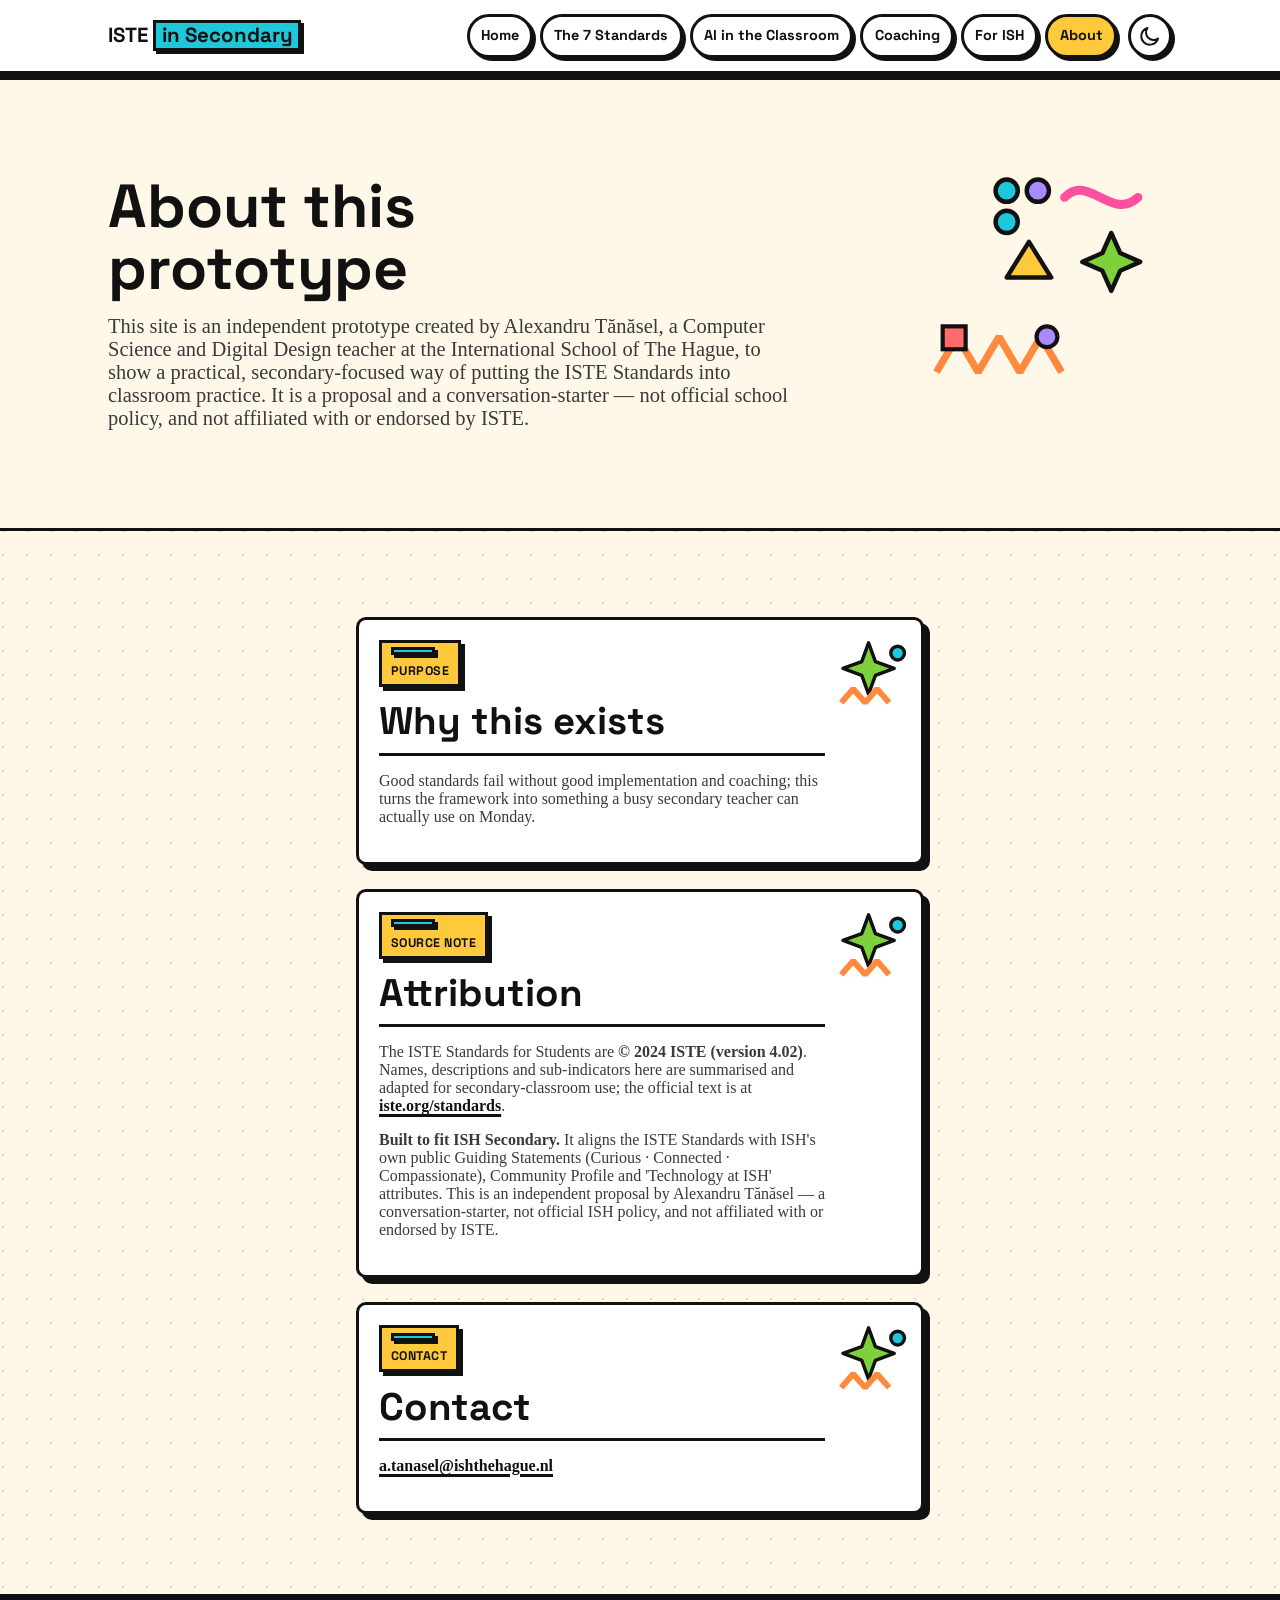
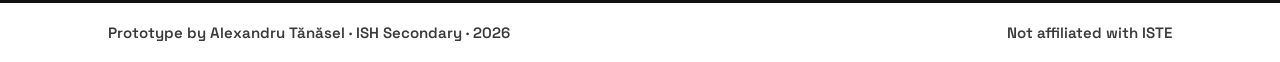
==== commit b6262b20: "Update to ISTE Standards © 2024 (v4.02); add 'Built for ISH Secondary' Refresh standards wording to " ====
--- a/about.html
+++ b/about.html
@@ -37,6 +37,7 @@
         <a href="standards.html">The 7 Standards</a>
         <a href="ai.html">AI in the Classroom</a>
         <a href="coaching.html">Coaching</a>
+        <a href="index.html#for-ish">For ISH</a>
         <a href="about.html" aria-current="page">About</a>
         <button class="theme-toggle" type="button" data-theme-toggle aria-label="Switch to dark theme" aria-pressed="false">
           <svg class="icon icon-moon" aria-hidden="true"><use href="#icon-moon"></use></svg>
@@ -70,7 +71,8 @@
           <svg class="motif motif-heading motif-prose" aria-hidden="true" focusable="false" viewBox="0 0 96 96"><path class="motif-star" d="m44 8 8 22 22 8-22 8-8 22-8-22-22-8 22-8z"/><path class="motif-zig" d="m12 78 14-16 14 16 14-16 14 16"/><circle class="motif-dot" cx="78" cy="20" r="8"/></svg>
           <span class="section-kicker">Source note</span>
           <h2 id="attribution-heading">Attribution</h2>
-          <p>The ISTE Standards for Students are © ISTE (International Society for Technology in Education). Standard names and descriptions are referenced here for educational purposes; wording has been summarised and adapted for secondary classroom use. Visit <a href="https://iste.org" target="_blank" rel="noopener">iste.org</a> for the official standards.</p>
+          <p>The ISTE Standards for Students are <strong>© 2024 ISTE (version 4.02)</strong>. Names, descriptions and sub-indicators here are summarised and adapted for secondary-classroom use; the official text is at <a href="https://iste.org/standards" target="_blank" rel="noopener">iste.org/standards</a>.</p>
+          <p><strong>Built to fit ISH Secondary.</strong> It aligns the ISTE Standards with ISH's own public Guiding Statements (Curious · Connected · Compassionate), Community Profile and 'Technology at ISH' attributes. This is an independent proposal by Alexandru Tănăsel — a conversation-starter, not official ISH policy, and not affiliated with or endorsed by ISTE.</p>
         </section>
 
         <section id="contact" aria-labelledby="contact-heading">
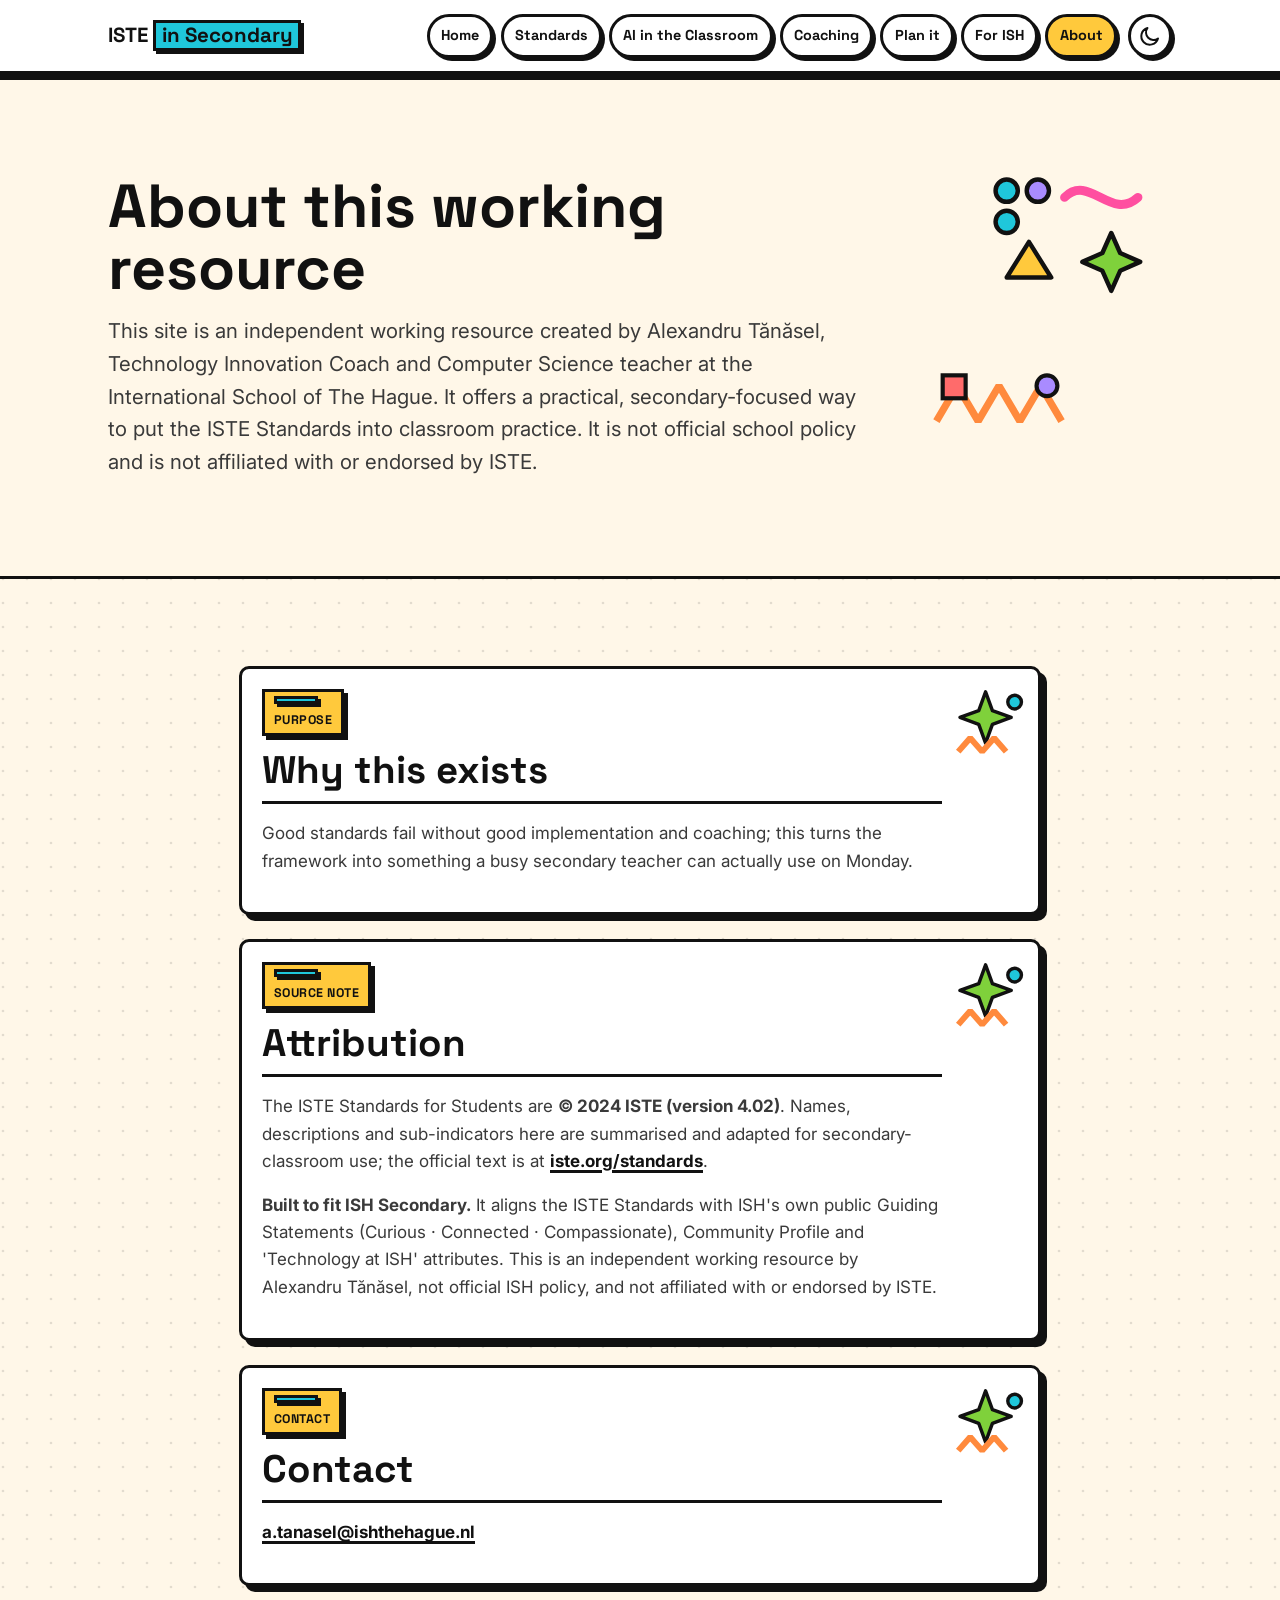
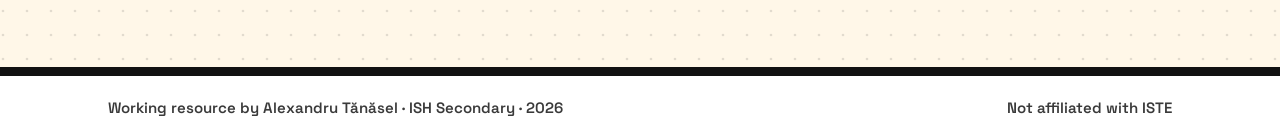
==== commit 443c600a: "Improve ISTE coordinator briefing and subject toolkit" ====
--- a/about.html
+++ b/about.html
@@ -4,10 +4,15 @@
   <meta charset="utf-8">
   <meta name="viewport" content="width=device-width, initial-scale=1">
   <title>About | ISTE in Secondary</title>
-  <meta name="description" content="About the independent ISTE in Secondary prototype by Alexandru Tănăsel for secondary classroom implementation.">
+  <meta name="description" content="About the independent ISTE in Secondary working resource by Alexandru Tănăsel for practical secondary classroom implementation.">
   <meta property="og:title" content="About ISTE in Secondary">
-  <meta property="og:description" content="An independent prototype by Alexandru Tănăsel for putting ISTE Standards into secondary classroom practice.">
+  <meta property="og:description" content="An independent working resource by Alexandru Tănăsel for putting ISTE Standards into secondary classroom practice.">
   <meta property="og:type" content="website">
+  <meta property="og:image" content="https://tanasel.github.io/iste-secondary/assets/og-iste-coordinator.jpg">
+  <meta property="og:image:width" content="1200">
+  <meta property="og:image:height" content="630">
+  <meta name="twitter:card" content="summary_large_image">
+  <meta name="twitter:image" content="https://tanasel.github.io/iste-secondary/assets/og-iste-coordinator.jpg">
   <link rel="preconnect" href="https://fonts.googleapis.com">
   <link rel="preconnect" href="https://fonts.gstatic.com" crossorigin>
   <link href="https://fonts.googleapis.com/css2?family=Space+Grotesk:wght@500;600;700&amp;family=Inter:wght@400;500;600;700&amp;display=swap" rel="stylesheet">
@@ -34,9 +39,10 @@
       </button>
       <nav class="site-nav" id="site-nav" aria-label="Primary navigation">
         <a href="index.html">Home</a>
-        <a href="standards.html">The 7 Standards</a>
+        <a href="standards.html">Standards</a>
         <a href="ai.html">AI in the Classroom</a>
         <a href="coaching.html">Coaching</a>
+        <a href="plan.html">Plan it</a>
         <a href="index.html#for-ish">For ISH</a>
         <a href="about.html" aria-current="page">About</a>
         <button class="theme-toggle" type="button" data-theme-toggle aria-label="Switch to dark theme" aria-pressed="false">
@@ -53,8 +59,8 @@
       <div class="container">
         <svg class="motif motif-hero motif-hero-a" aria-hidden="true" focusable="false" viewBox="0 0 160 120"><circle class="motif-dot" cx="24" cy="24" r="10"/><circle class="motif-dot motif-dot-alt" cx="52" cy="24" r="10"/><circle class="motif-dot" cx="24" cy="52" r="10"/><path class="motif-squiggle" d="M76 30c22-22 42 22 66 0"/><path class="motif-triangle" d="M24 102 44 70l20 32z"/><path class="motif-star" d="m118 62 8 18 18 8-18 8-8 18-8-18-18-8 18-8z"/></svg>
         <svg class="motif motif-hero motif-hero-b" aria-hidden="true" focusable="false" viewBox="0 0 140 80"><path class="motif-zig" d="M10 52 30 18l20 34 20-34 20 34 20-34 20 34"/><rect class="motif-block" x="16" y="8" width="22" height="22" rx="0"/><circle class="motif-dot motif-dot-alt" cx="116" cy="18" r="10"/></svg>
-        <h1>About this prototype</h1>
-        <p class="lede">This site is an independent prototype created by Alexandru Tănăsel, a Computer Science and Digital Design teacher at the International School of The Hague, to show a practical, secondary-focused way of putting the ISTE Standards into classroom practice. It is a proposal and a conversation-starter — not official school policy, and not affiliated with or endorsed by ISTE.</p>
+        <h1>About this working resource</h1>
+        <p class="lede">This site is an independent working resource created by Alexandru Tănăsel, Technology Innovation Coach and Computer Science teacher at the International School of The Hague. It offers a practical, secondary-focused way to put the ISTE Standards into classroom practice. It is not official school policy and is not affiliated with or endorsed by ISTE.</p>
       </div>
     </section>
 
@@ -72,7 +78,7 @@
           <span class="section-kicker">Source note</span>
           <h2 id="attribution-heading">Attribution</h2>
           <p>The ISTE Standards for Students are <strong>© 2024 ISTE (version 4.02)</strong>. Names, descriptions and sub-indicators here are summarised and adapted for secondary-classroom use; the official text is at <a href="https://iste.org/standards" target="_blank" rel="noopener">iste.org/standards</a>.</p>
-          <p><strong>Built to fit ISH Secondary.</strong> It aligns the ISTE Standards with ISH's own public Guiding Statements (Curious · Connected · Compassionate), Community Profile and 'Technology at ISH' attributes. This is an independent proposal by Alexandru Tănăsel — a conversation-starter, not official ISH policy, and not affiliated with or endorsed by ISTE.</p>
+          <p><strong>Built to fit ISH Secondary.</strong> It aligns the ISTE Standards with ISH's own public Guiding Statements (Curious · Connected · Compassionate), Community Profile and 'Technology at ISH' attributes. This is an independent working resource by Alexandru Tănăsel, not official ISH policy, and not affiliated with or endorsed by ISTE.</p>
         </section>
 
         <section id="contact" aria-labelledby="contact-heading">
@@ -87,7 +93,7 @@
 
   <footer class="site-footer">
     <div class="footer-inner">
-      <p>Prototype by Alexandru Tănăsel · ISH Secondary · <span data-year>2026</span></p>
+      <p>Working resource by Alexandru Tănăsel · ISH Secondary · <span data-year>2026</span></p>
       <p>Not affiliated with ISTE</p>
     </div>
   </footer>
--- a/assets/styles.css
+++ b/assets/styles.css
@@ -40,7 +40,6 @@
   scroll-margin-top:7.25rem;
 }
 
-body,
 button,
 input,
 textarea,
@@ -324,6 +323,14 @@
   font-size:clamp(1.12rem,2vw,1.28rem);
 }
 
+.page-hero h1{
+  max-width:17ch;
+}
+
+.page-hero .lede{
+  max-width:58ch;
+}
+
 .overline,
 .section-kicker{
   display:inline-block;
@@ -469,6 +476,163 @@
   color:var(--ink);
 }
 
+.tool-card{
+  padding:1.25rem;
+  border-color:#111111;
+}
+
+.plan-form{
+  margin-bottom:var(--gap);
+}
+
+.programme-control{
+  display:grid;
+  gap:.6rem;
+  margin-bottom:1rem;
+}
+
+.programme-label{
+  color:var(--ink);
+  font-family:"Space Grotesk", "Inter", system-ui, sans-serif;
+  font-weight:700;
+}
+
+.programme-options{
+  display:grid;
+  grid-template-columns:1fr;
+  gap:.75rem;
+}
+
+.programme-option{
+  min-height:44px;
+  padding:.72rem .85rem;
+  border:3px solid #111111;
+  border-radius:var(--radius);
+  background:var(--cyan);
+  box-shadow:var(--shadow);
+  color:#111111;
+  cursor:pointer;
+  font-family:"Space Grotesk", "Inter", system-ui, sans-serif;
+  font-weight:700;
+  line-height:1.15;
+  text-align:left;
+}
+
+.programme-option:nth-child(2){
+  background:var(--violet);
+}
+
+.programme-option[aria-checked="true"]{
+  background:var(--yellow);
+  box-shadow:3px 3px 0 var(--line);
+}
+
+.form-grid{
+  display:grid;
+  grid-template-columns:1fr;
+  gap:1rem;
+}
+
+.field-group{
+  display:grid;
+  gap:.42rem;
+}
+
+.field-group label{
+  color:var(--ink);
+  font-family:"Space Grotesk", "Inter", system-ui, sans-serif;
+  font-weight:700;
+}
+
+.field-group select,
+.field-group input,
+.prompt-output{
+  width:100%;
+  min-height:48px;
+  padding:.7rem .78rem;
+  border:3px solid var(--line);
+  border-radius:var(--radius);
+  background:var(--surface);
+  box-shadow:3px 3px 0 var(--line);
+  color:var(--ink);
+}
+
+.field-group input::placeholder{
+  color:var(--muted);
+  opacity:1;
+}
+
+.tool-error{
+  min-height:1.55rem;
+  margin:.85rem 0 1rem;
+  color:var(--ink);
+  font-weight:700;
+}
+
+.plan-results{
+  margin-top:var(--gap);
+}
+
+.result-grid{
+  display:grid;
+  grid-template-columns:1fr;
+  gap:var(--gap);
+}
+
+.activity-card,
+.prompt-card{
+  padding:1.25rem;
+}
+
+.activity-card{
+  border-color:#111111;
+  background:var(--standard-color);
+  color:#111111;
+}
+
+.activity-card h2,
+.activity-card p{
+  color:#111111;
+}
+
+.activity-card .standard-chip{
+  color:#FFFFFF;
+}
+.standard-chip{
+  display:inline-flex;
+  width:max-content;
+  max-width:100%;
+  margin-bottom:1rem;
+  padding:.32rem .6rem;
+  border:3px solid #111111;
+  background:#111111;
+  color:#FFFFFF;
+  font-family:"Space Grotesk", "Inter", system-ui, sans-serif;
+  font-size:.95rem;
+  font-weight:700;
+  line-height:1.15;
+}
+
+.prompt-output{
+  min-height:280px;
+  margin:.25rem 0 1rem;
+  line-height:1.5;
+  resize:vertical;
+}
+
+.prompt-actions{
+  display:flex;
+  flex-wrap:wrap;
+  gap:.75rem;
+}
+
+.tool-note{
+  margin:.95rem 0 0;
+  color:var(--muted);
+  font-size:.95rem;
+  font-weight:700;
+}
+
 .hero-credit{
   margin:0;
   color:var(--muted);
@@ -512,7 +676,12 @@
 .pathway-card,
 .check-option,
 .cta-card,
-.practice-card{
+.practice-card,
+.tool-card,
+.activity-card,
+.prompt-card,
+.pathway-result,
+.roadmap-list li{
   border:3px solid var(--line);
   border-radius:var(--radius);
   background:var(--surface);
@@ -927,9 +1096,96 @@
   color:#111111;
 }
 
+.check-option{
+  width:100%;
+  min-height:44px;
+  color:var(--ink);
+  cursor:pointer;
+  text-align:left;
+}
+
+.check-option span{
+  display:block;
+  color:inherit;
+  font-family:"Space Grotesk", "Inter", system-ui, sans-serif;
+  font-weight:700;
+  line-height:1.25;
+}
+
 .check-option:nth-child(even) p{
   color:#111111;
 }
+
+.check-option:nth-child(even) span{
+  color:#111111;
+}
+
+.check-option[aria-checked="true"]{
+  border-color:#111111;
+  background:var(--yellow);
+  box-shadow:3px 3px 0 var(--line);
+  color:#111111;
+}
+
+.pathway-result{
+  margin-top:var(--gap);
+  padding:1.25rem;
+  border-color:#111111;
+  background:var(--standard-color);
+  color:#111111;
+}
+
+.pathway-result h3,
+.pathway-result p,
+.pathway-result strong,
+.pathway-result a:not(.button){
+  color:#111111;
+}
+
+.pathway-result p{
+  max-width:70ch;
+}
+
+.pathway-result .start-links{
+  display:flex;
+  flex-wrap:wrap;
+  align-items:center;
+  gap:.25rem .55rem;
+}
+
+.pathway-result a:not(.button){
+  font-weight:700;
+  text-decoration-thickness:3px;
+  text-underline-offset:.18em;
+}
+
+.pathway-result .button-primary{
+  margin-top:.25rem;
+  background:var(--cyan);
+}
+
+.roadmap-list{
+  display:grid;
+  grid-template-columns:1fr;
+  gap:.85rem;
+  margin:0;
+  padding:0;
+  list-style:none;
+}
+
+.roadmap-list li{
+  padding:1rem 1.1rem;
+  border-color:#111111;
+  color:#111111;
+  font-family:"Space Grotesk", "Inter", system-ui, sans-serif;
+  font-weight:700;
+}
+
+.roadmap-list li:nth-child(1){ background:var(--cyan); }
+.roadmap-list li:nth-child(2){ background:var(--violet); }
+.roadmap-list li:nth-child(3){ background:var(--pink); }
+.roadmap-list li:nth-child(4){ background:var(--yellow); }
+.roadmap-list li:nth-child(5){ background:var(--lime); }
 
 .coach-lens{
   display:grid;
@@ -1047,6 +1303,10 @@
 .standard-card:active,
 .teaser-card:hover,
 .teaser-card:active,
+.check-option:hover,
+.check-option:active,
+.programme-option:hover,
+.programme-option:active,
 .site-nav a:hover,
 .site-nav a:active,
 .menu-toggle:hover,
@@ -1060,6 +1320,10 @@
 .button:active,
 .teaser-card:hover,
 .teaser-card:active,
+.check-option:hover,
+.check-option:active,
+.programme-option:hover,
+.programme-option:active,
 .menu-toggle:hover,
 .menu-toggle:active,
 .theme-toggle:hover,
@@ -1086,6 +1350,27 @@
     grid-template-columns:repeat(2, minmax(0, 1fr));
   }
 
+  .form-grid{
+    grid-template-columns:repeat(3, minmax(0, 1fr));
+  }
+
+  .programme-options{
+    grid-template-columns:repeat(2, minmax(0, 1fr));
+  }
+
+  .field-wide{
+    grid-column:span 3;
+  }
+
+  .result-grid{
+    grid-template-columns:minmax(0, .85fr) minmax(0, 1.15fr);
+    align-items:start;
+  }
+
+  .roadmap-list{
+    grid-template-columns:repeat(2, minmax(0, 1fr));
+  }
+
   .step-card:first-child,
   .pathway-card:last-child{
     grid-column:span 2;
@@ -1135,7 +1420,7 @@
   }
 }
 
-@media (max-width:820px){
+@media (max-width:1080px){
   .menu-toggle{
     display:inline-flex;
   }
@@ -1240,6 +1525,10 @@
   .standard-card:active,
   .teaser-card:hover,
   .teaser-card:active,
+  .check-option:hover,
+  .check-option:active,
+  .programme-option:hover,
+  .programme-option:active,
   .site-nav a:hover,
   .site-nav a:active,
   .menu-toggle:hover,
@@ -1256,9 +1545,985 @@
   .standard-card,
   .button,
   .teaser-card,
+  .check-option,
+  .programme-option,
   .menu-toggle,
   .theme-toggle,
   .skip-link{
     transition:background-color 180ms ease, border-color 180ms ease, color 180ms ease, box-shadow 180ms ease, opacity 180ms ease, transform 180ms ease, visibility 180ms ease;
   }
 }
+
+/* Featured first standard card (Empowered Learner) — fills the 2x2 focal tile */
+.standard-card.featured .featured-tag{
+  margin-left:auto;
+  align-self:center;
+  font:700 .7rem/1 'Space Grotesk', system-ui, sans-serif;
+  letter-spacing:.05em;
+  text-transform:uppercase;
+  padding:.34rem .62rem;
+  border:2px solid #111;
+  border-radius:999px;
+  background:#FFF7E8;
+  color:#111;
+  white-space:nowrap;
+}
+.standard-card.featured .featured-extra{
+  margin-top:.55rem;
+  color:#222;
+  font-size:.95rem;
+  line-height:1.45;
+}
+@media (max-width:919px){
+  .standard-card.featured .featured-extra{ display:none; }
+}
+@media (min-width:920px){
+  .standard-card.featured{ justify-content:space-between; }
+  .standard-card.featured h3{ font-size:1.55rem; }
+  .standard-card.featured .featured-extra{ font-size:1rem; max-width:42ch; }
+}
+
+/* Source note under the ISH callout box — clear the box's hard shadow + de-emphasise */
+.closing-line + .hero-credit{
+  margin-top:1.5rem;
+  font-weight:500;
+  font-size:.9rem;
+}
+
+/* Coordinator-first standards experience */
+.coordinator-page .coordinator-hero{
+  padding:clamp(2.8rem,6vw,5.4rem) 0;
+  background-color:var(--paper);
+}
+
+.coordinator-hero-grid{
+  display:grid;
+  grid-template-columns:minmax(0, 1fr);
+  gap:clamp(1.5rem,4vw,3rem);
+  align-items:center;
+}
+
+.coordinator-hero-copy h1{
+  max-width:18ch;
+  font-size:clamp(2.65rem,6.4vw,5.35rem);
+  letter-spacing:-.035em;
+}
+
+.coordinator-hero-copy .lede{
+  max-width:62ch;
+  font-size:clamp(1.12rem,2vw,1.35rem);
+}
+
+.source-line{
+  max-width:70ch;
+  margin:1.3rem 0 0;
+  color:var(--muted);
+  font-size:.88rem;
+  line-height:1.5;
+}
+
+.source-line a,
+.bridge-note a,
+.text-link{
+  font-family:"Space Grotesk", "Inter", system-ui, sans-serif;
+  font-weight:700;
+  text-decoration-thickness:2px;
+  text-underline-offset:.2em;
+}
+
+.coordinator-move{
+  position:relative;
+  padding:clamp(1.3rem,3vw,2rem);
+  border:3px solid #111111;
+  border-radius:var(--radius);
+  background:var(--cyan);
+  box-shadow:10px 10px 0 #111111;
+  color:#111111;
+  transform:rotate(.65deg);
+}
+
+.coordinator-move::before{
+  position:absolute;
+  top:-18px;
+  right:32px;
+  width:72px;
+  height:28px;
+  border:2px solid #111111;
+  background:var(--yellow);
+  content:"";
+  transform:rotate(-4deg);
+}
+
+.coordinator-move h2,
+.coordinator-move p,
+.coordinator-move a{
+  color:#111111;
+}
+
+.coordinator-move h2{
+  max-width:13ch;
+  margin:.8rem 0 1.25rem;
+  font-size:clamp(2rem,4vw,3rem);
+}
+
+.mini-label,
+.briefing-kicker{
+  display:inline-flex;
+  width:max-content;
+  max-width:100%;
+  padding:.28rem .48rem;
+  border:2px solid #111111;
+  background:#111111;
+  color:#FFFFFF;
+  font-family:"Space Grotesk", "Inter", system-ui, sans-serif;
+  font-size:.72rem;
+  font-weight:700;
+  letter-spacing:.055em;
+  line-height:1.15;
+}
+
+.move-list{
+  display:grid;
+  gap:.75rem;
+  margin:0 0 1.25rem;
+  padding:0;
+  list-style:none;
+}
+
+.move-list li{
+  display:grid;
+  grid-template-columns:38px minmax(0, 1fr);
+  align-items:center;
+  gap:.75rem;
+}
+
+.move-list li span{
+  display:grid;
+  width:38px;
+  height:38px;
+  place-items:center;
+  border:3px solid #111111;
+  background:#FFFFFF;
+  box-shadow:3px 3px 0 #111111;
+  color:#111111;
+  font-family:"Space Grotesk", "Inter", system-ui, sans-serif;
+  font-weight:700;
+}
+
+.move-list strong{
+  line-height:1.25;
+}
+
+.coordinator-heading{
+  max-width:880px;
+}
+
+.coordinator-heading h2{
+  max-width:22ch;
+  font-size:clamp(2rem,4.2vw,3.35rem);
+  letter-spacing:-.025em;
+}
+
+.overview-section{
+  background:var(--surface);
+}
+
+.standards-glance{
+  display:grid;
+  grid-template-columns:repeat(2, minmax(0, 1fr));
+  gap:.8rem;
+}
+
+.glance-card{
+  --standard-color:var(--s1);
+  display:grid;
+  min-height:128px;
+  align-content:space-between;
+  gap:.35rem;
+  padding:.9rem;
+  border:3px solid #111111;
+  border-radius:var(--radius);
+  background:var(--standard-color);
+  box-shadow:4px 4px 0 #111111;
+  color:#111111;
+  text-decoration:none;
+}
+
+.glance-card > span{
+  font-family:"Space Grotesk", "Inter", system-ui, sans-serif;
+  font-size:.82rem;
+  font-weight:700;
+}
+
+.glance-card strong{
+  font-family:"Space Grotesk", "Inter", system-ui, sans-serif;
+  font-size:1.02rem;
+  line-height:1.1;
+}
+
+.glance-card small{
+  font-size:.78rem;
+  font-weight:700;
+  line-height:1.2;
+}
+
+.glance-card:hover,
+.glance-card:active{
+  box-shadow:1px 1px 0 #111111;
+  transform:translate(3px,3px);
+}
+
+.bridge-note{
+  display:grid;
+  grid-template-columns:minmax(0, 1fr);
+  gap:.65rem 1.2rem;
+  margin-top:1.6rem;
+  padding:1.15rem;
+  border:3px solid #111111;
+  border-radius:var(--radius);
+  background:var(--yellow);
+  box-shadow:var(--shadow);
+  color:#111111;
+}
+
+.bridge-note > strong{
+  font-family:"Space Grotesk", "Inter", system-ui, sans-serif;
+  font-size:1.25rem;
+}
+
+.bridge-note p,
+.bridge-note a{
+  margin:0;
+  color:#111111;
+}
+
+.subject-lens-section{
+  background-color:var(--paper);
+  background-image:var(--paper-dots);
+}
+
+.subject-lens-shell{
+  overflow:hidden;
+  border:3px solid var(--line);
+  border-radius:var(--radius);
+  background:var(--surface);
+  box-shadow:9px 9px 0 var(--line);
+}
+
+.lens-toolbar{
+  display:grid;
+  grid-template-columns:minmax(0, 1fr);
+  gap:1rem;
+  padding:1rem;
+  border-bottom:3px solid var(--line);
+  background:var(--yellow);
+}
+
+.lens-field{
+  max-width:460px;
+}
+
+.lens-field label{
+  color:#111111;
+}
+
+.lens-field select{
+  background:#FFFFFF;
+  color:#111111;
+}
+
+.lens-actions{
+  display:flex;
+  flex-wrap:wrap;
+  gap:.65rem;
+  align-items:end;
+}
+
+.lens-actions .button{
+  min-height:42px;
+  padding:.55rem .78rem;
+  border-color:#111111;
+  background:#FFFFFF;
+  box-shadow:3px 3px 0 #111111;
+  color:#111111;
+  font-size:.86rem;
+}
+
+.copy-status{
+  min-height:1.4em;
+  margin:0;
+  color:#111111;
+  font-size:.86rem;
+  font-weight:700;
+}
+
+.lens-title-row{
+  display:grid;
+  grid-template-columns:minmax(0, 1fr);
+  gap:.75rem 2rem;
+  align-items:end;
+  padding:1.25rem;
+  border-bottom:3px solid var(--line);
+}
+
+.lens-title-row h3{
+  margin:.65rem 0 0;
+  font-size:clamp(1.55rem,3vw,2.2rem);
+}
+
+.lens-title-row p{
+  max-width:52ch;
+  margin:0;
+  font-size:.95rem;
+}
+
+.subject-lens-grid{
+  display:grid;
+  grid-template-columns:minmax(0, 1fr);
+  gap:1rem;
+  padding:1rem;
+}
+
+.lens-card{
+  --standard-color:var(--s1);
+  overflow:hidden;
+  border:3px solid var(--line);
+  border-top:10px solid var(--standard-color);
+  border-radius:var(--radius);
+  background:var(--surface);
+  box-shadow:4px 4px 0 var(--line);
+}
+
+.lens-card summary{
+  display:grid;
+  grid-template-columns:auto minmax(0, 1fr) auto;
+  gap:.75rem;
+  align-items:center;
+  min-height:92px;
+  padding:.8rem;
+  cursor:pointer;
+  list-style:none;
+}
+
+.lens-card summary::-webkit-details-marker{
+  display:none;
+}
+
+.lens-number{
+  display:grid;
+  min-width:48px;
+  height:48px;
+  place-items:center;
+  border:3px solid #111111;
+  background:var(--standard-color);
+  box-shadow:3px 3px 0 #111111;
+  color:#111111;
+  font-family:"Space Grotesk", "Inter", system-ui, sans-serif;
+  font-weight:700;
+}
+
+.lens-summary-copy{
+  display:grid;
+  gap:.2rem;
+}
+
+.lens-summary-copy strong{
+  font-family:"Space Grotesk", "Inter", system-ui, sans-serif;
+  line-height:1.15;
+}
+
+.lens-summary-copy small{
+  color:var(--muted);
+  font-size:.78rem;
+  line-height:1.3;
+}
+
+.lens-marker{
+  display:grid;
+  width:32px;
+  height:32px;
+  place-items:center;
+  border:2px solid var(--line);
+  border-radius:50%;
+  font-family:"Space Grotesk", "Inter", system-ui, sans-serif;
+  font-size:1.25rem;
+  font-weight:700;
+  line-height:1;
+}
+
+.lens-card[open] .lens-marker{
+  transform:rotate(45deg);
+}
+
+.lens-card-body{
+  padding:1rem;
+  border-top:3px solid var(--line);
+  background:var(--paper);
+}
+
+.lens-card-body p{
+  margin:.75rem 0 1rem;
+  font-size:.95rem;
+  line-height:1.55;
+}
+
+.meeting-section{
+  background:var(--surface);
+}
+
+.meeting-timeline{
+  display:grid;
+  grid-template-columns:minmax(0, 1fr);
+  gap:1rem;
+  margin:0;
+  padding:0;
+  list-style:none;
+}
+
+.meeting-timeline li{
+  display:grid;
+  gap:.65rem;
+  align-content:start;
+  min-height:210px;
+  padding:1rem;
+  border:3px solid #111111;
+  border-radius:var(--radius);
+  background:var(--yellow);
+  box-shadow:5px 5px 0 #111111;
+  color:#111111;
+}
+
+.meeting-timeline li:nth-child(2){ background:var(--cyan); }
+.meeting-timeline li:nth-child(3){ background:var(--pink); }
+.meeting-timeline li:nth-child(4){ background:var(--lime); }
+
+.meeting-timeline strong{
+  font-family:"Space Grotesk", "Inter", system-ui, sans-serif;
+  font-size:1.45rem;
+  line-height:1.05;
+}
+
+.meeting-timeline p{
+  margin:0;
+  color:#111111;
+  font-size:.94rem;
+  line-height:1.45;
+}
+
+.time-chip{
+  width:max-content;
+  padding:.2rem .45rem;
+  border:2px solid #111111;
+  background:#FFFFFF;
+  color:#111111;
+  font-family:"Space Grotesk", "Inter", system-ui, sans-serif;
+  font-size:.75rem;
+  font-weight:700;
+}
+
+.impact-strip{
+  display:grid;
+  grid-template-columns:minmax(0, 1fr);
+  gap:.75rem;
+  margin-top:1.5rem;
+  padding:1rem;
+  border:3px solid var(--line);
+  border-radius:var(--radius);
+  background:var(--paper);
+  box-shadow:var(--shadow);
+}
+
+.impact-strip span{
+  display:grid;
+  gap:.15rem;
+  color:var(--muted);
+  font-size:.9rem;
+}
+
+.impact-strip strong{
+  color:var(--ink);
+  font-family:"Space Grotesk", "Inter", system-ui, sans-serif;
+}
+
+.standards-reference{
+  padding-top:clamp(3.2rem,7vw,5.5rem);
+  padding-bottom:1rem;
+}
+
+.reference-heading{
+  margin-bottom:2rem;
+}
+
+.coordinator-page button{
+  cursor:pointer;
+}
+
+/* Five-minute presenter */
+.briefing-open{
+  overflow:hidden;
+}
+
+.briefing-dialog{
+  width:100vw;
+  max-width:none;
+  height:100dvh;
+  max-height:none;
+  margin:0;
+  padding:0;
+  border:0;
+  background:var(--paper);
+  color:var(--ink);
+}
+
+.briefing-dialog::backdrop{
+  background:rgba(17,17,17,.78);
+}
+
+.briefing-dialog.is-fallback{
+  position:fixed;
+  inset:0;
+  z-index:1000;
+}
+
+.briefing-shell{
+  display:grid;
+  grid-template-rows:auto 8px minmax(0, 1fr) auto;
+  height:100dvh;
+  min-height:0;
+  background-color:var(--paper);
+  background-image:var(--paper-dots);
+}
+
+.briefing-header,
+.briefing-controls{
+  display:flex;
+  align-items:center;
+  justify-content:space-between;
+  gap:1rem;
+  padding:1rem clamp(1rem,4vw,3rem);
+  border-color:var(--line);
+  background:var(--surface);
+}
+
+.briefing-header{
+  border-bottom:3px solid var(--line);
+}
+
+.briefing-header-actions{
+  display:flex;
+  align-items:center;
+  gap:.75rem;
+}
+
+.briefing-count,
+.briefing-close,
+.briefing-controls button,
+.briefing-controls > span{
+  font-family:"Space Grotesk", "Inter", system-ui, sans-serif;
+  font-size:.82rem;
+  font-weight:700;
+}
+
+.briefing-close,
+.briefing-controls button{
+  min-height:42px;
+  padding:.5rem .75rem;
+  border:3px solid var(--line);
+  border-radius:var(--radius);
+  background:var(--surface);
+  box-shadow:3px 3px 0 var(--line);
+  color:var(--ink);
+}
+
+.briefing-controls button:disabled{
+  opacity:.38;
+  cursor:not-allowed;
+}
+
+.briefing-progress{
+  background:var(--surface);
+}
+
+.briefing-progress span{
+  display:block;
+  width:20%;
+  height:100%;
+  background:var(--pink);
+  transition:width 220ms ease;
+}
+
+.briefing-stage{
+  display:grid;
+  min-height:0;
+  place-items:stretch center;
+  overflow:auto;
+  padding:clamp(1.25rem,4vw,3.5rem);
+}
+
+.briefing-slide{
+  --standard-color:var(--s1);
+  width:min(1160px, 100%);
+  height:100%;
+  min-height:0;
+  overflow:auto;
+  padding:clamp(1.4rem,4.5vw,4.5rem);
+  border:4px solid var(--line);
+  border-top:22px solid var(--standard-color);
+  border-radius:var(--radius);
+  background:var(--surface);
+  box-shadow:12px 12px 0 var(--line);
+}
+
+.briefing-slide[hidden]{
+  display:none;
+}
+
+.briefing-slide h2{
+  max-width:18ch;
+  margin:clamp(1rem,3vw,2rem) 0;
+  font-size:clamp(2.6rem,5vw,5rem);
+  letter-spacing:-.045em;
+}
+
+.briefing-lede,
+.briefing-example,
+.briefing-slide blockquote{
+  max-width:38ch;
+  font-size:clamp(1.25rem,2.6vw,2rem);
+  line-height:1.28;
+}
+
+.briefing-statement{
+  display:flex;
+  flex-wrap:wrap;
+  align-items:center;
+  gap:.65rem;
+  width:max-content;
+  max-width:100%;
+  margin-top:2rem;
+  padding:.85rem 1rem;
+  border:3px solid #111111;
+  background:var(--yellow);
+  box-shadow:5px 5px 0 #111111;
+  color:#111111;
+  font-family:"Space Grotesk", "Inter", system-ui, sans-serif;
+  font-weight:700;
+}
+
+.briefing-statement span{
+  padding:.18rem .35rem;
+  background:#111111;
+  color:#FFFFFF;
+}
+
+.briefing-seven{
+  display:grid;
+  grid-template-columns:repeat(2, minmax(0, 1fr));
+  gap:.65rem;
+  margin:1.5rem 0;
+}
+
+.briefing-seven span,
+.briefing-tags span,
+.briefing-pairs span{
+  padding:.75rem;
+  border:3px solid #111111;
+  background:var(--yellow);
+  box-shadow:3px 3px 0 #111111;
+  color:#111111;
+  font-family:"Space Grotesk", "Inter", system-ui, sans-serif;
+  line-height:1.2;
+}
+
+.briefing-seven span:nth-child(2){ background:var(--violet); }
+.briefing-seven span:nth-child(3){ background:var(--pink); }
+.briefing-seven span:nth-child(4){ background:var(--orange); }
+.briefing-seven span:nth-child(5){ background:var(--yellow); }
+.briefing-seven span:nth-child(6){ background:var(--coral); }
+.briefing-seven span:nth-child(7){ background:var(--lime); }
+
+.briefing-slide blockquote{
+  margin:1.5rem 0 .75rem;
+  padding-left:1.25rem;
+  border-left:10px solid var(--violet);
+  color:var(--ink);
+  font-family:"Space Grotesk", "Inter", system-ui, sans-serif;
+  font-weight:600;
+}
+
+.briefing-source{
+  font-size:.82rem;
+  font-weight:700;
+}
+
+.briefing-pairs,
+.briefing-tags{
+  display:grid;
+  grid-template-columns:minmax(0, 1fr);
+  gap:.7rem;
+  margin-top:1.5rem;
+}
+
+.briefing-pairs span:nth-child(2),
+.briefing-tags span:nth-child(2){ background:var(--cyan); }
+.briefing-pairs span:nth-child(3),
+.briefing-tags span:nth-child(3){ background:var(--pink); }
+.briefing-tags span:nth-child(4){ background:var(--lime); }
+
+.briefing-final-actions{
+  display:flex;
+  flex-wrap:wrap;
+  gap:1rem;
+  margin-top:2rem;
+}
+
+.briefing-controls{
+  border-top:3px solid var(--line);
+}
+
+@media (min-width:720px){
+  .standards-glance{
+    grid-template-columns:repeat(4, minmax(0, 1fr));
+  }
+
+  .bridge-note{
+    grid-template-columns:minmax(190px, .55fr) minmax(0, 1.45fr) auto;
+    align-items:center;
+  }
+
+  .lens-toolbar{
+    grid-template-columns:minmax(240px, .75fr) minmax(0, 1.25fr);
+    align-items:end;
+  }
+
+  .copy-status{
+    grid-column:1 / -1;
+  }
+
+  .lens-title-row{
+    grid-template-columns:minmax(0, .9fr) minmax(280px, 1.1fr);
+  }
+
+  .subject-lens-grid{
+    grid-template-columns:repeat(2, minmax(0, 1fr));
+  }
+
+  .meeting-timeline{
+    grid-template-columns:repeat(2, minmax(0, 1fr));
+  }
+
+  .impact-strip{
+    grid-template-columns:repeat(3, minmax(0, 1fr));
+  }
+
+  .briefing-seven{
+    grid-template-columns:repeat(4, minmax(0, 1fr));
+  }
+
+  .briefing-pairs,
+  .briefing-tags{
+    grid-template-columns:repeat(2, minmax(0, 1fr));
+  }
+}
+
+@media (min-width:980px){
+  .coordinator-hero-grid{
+    grid-template-columns:minmax(0, 1.4fr) minmax(320px, .6fr);
+  }
+
+  .standards-glance{
+    grid-template-columns:repeat(7, minmax(0, 1fr));
+  }
+
+  .meeting-timeline{
+    grid-template-columns:repeat(4, minmax(0, 1fr));
+  }
+
+  .briefing-pairs{
+    grid-template-columns:repeat(3, minmax(0, 1fr));
+  }
+}
+
+@media (max-width:640px){
+  .coordinator-move{
+    box-shadow:6px 6px 0 #111111;
+    transform:none;
+  }
+
+  .coordinator-move::before{
+    display:none;
+  }
+
+  .standards-glance{
+    grid-template-columns:minmax(0, 1fr);
+  }
+
+  .glance-card{
+    min-height:92px;
+  }
+
+  .lens-actions{
+    align-items:stretch;
+    flex-direction:column;
+  }
+
+  .lens-actions .button{
+    width:100%;
+  }
+
+  .lens-card summary{
+    grid-template-columns:auto minmax(0, 1fr);
+  }
+
+  .lens-marker{
+    display:none;
+  }
+
+  .briefing-header .wordmark{
+    display:none;
+  }
+
+  .briefing-header{
+    justify-content:flex-end;
+  }
+
+  .briefing-stage{
+    place-items:stretch center;
+    padding:1rem;
+  }
+
+  .briefing-slide{
+    height:100%;
+    min-height:0;
+    border-width:3px;
+    border-top-width:14px;
+    box-shadow:6px 6px 0 var(--line);
+  }
+
+  .briefing-slide h2{
+    font-size:clamp(2.25rem,12vw,3.5rem);
+  }
+
+  .briefing-seven{
+    grid-template-columns:repeat(2, minmax(0, 1fr));
+  }
+
+  .briefing-controls > span{
+    display:none;
+  }
+}
+
+@media (max-height:850px){
+  .briefing-header,
+  .briefing-controls{
+    padding:.65rem 1rem;
+  }
+
+  .briefing-stage{
+    padding:1rem;
+  }
+
+  .briefing-slide{
+    padding:clamp(1.2rem,3vw,2.2rem);
+    box-shadow:7px 7px 0 var(--line);
+  }
+
+  .briefing-slide h2{
+    margin:.8rem 0;
+    font-size:clamp(2.25rem,4.7vw,4.25rem);
+  }
+
+  .briefing-lede,
+  .briefing-example,
+  .briefing-slide blockquote{
+    font-size:clamp(1.1rem,2vw,1.55rem);
+  }
+
+  .briefing-statement,
+  .briefing-seven,
+  .briefing-pairs,
+  .briefing-tags,
+  .briefing-final-actions{
+    margin-top:1rem;
+  }
+}
+
+@media print{
+  body.print-subject-lens{
+    background:#FFFFFF;
+    color:#111111;
+    font-size:10pt;
+  }
+
+  body.print-subject-lens .site-header,
+  body.print-subject-lens .coordinator-hero,
+  body.print-subject-lens .overview-section,
+  body.print-subject-lens .meeting-section,
+  body.print-subject-lens .standards-reference,
+  body.print-subject-lens .site-footer,
+  body.print-subject-lens .briefing-dialog,
+  body.print-subject-lens .lens-actions,
+  body.print-subject-lens .copy-status{
+    display:none !important;
+  }
+
+  body.print-subject-lens .subject-lens-section{
+    padding:0;
+    border:0;
+    background:#FFFFFF;
+  }
+
+  body.print-subject-lens .section-heading{
+    margin-bottom:8mm;
+    padding:0 0 4mm;
+  }
+
+  body.print-subject-lens .subject-lens-shell{
+    border:2px solid #111111;
+    box-shadow:none;
+  }
+
+  body.print-subject-lens .lens-toolbar{
+    display:block;
+    padding:4mm;
+    background:#FFC93C;
+  }
+
+  body.print-subject-lens .lens-field select{
+    border:0;
+    padding:0;
+    background:transparent;
+    font-weight:700;
+  }
+
+  body.print-subject-lens .subject-lens-grid{
+    grid-template-columns:repeat(2, minmax(0, 1fr));
+    gap:4mm;
+    padding:4mm;
+  }
+
+  body.print-subject-lens .lens-card{
+    break-inside:avoid;
+    border-width:2px;
+    border-top-width:5px;
+    box-shadow:none;
+  }
+
+  body.print-subject-lens .lens-card summary{
+    min-height:0;
+    padding:3mm;
+  }
+
+  body.print-subject-lens .lens-card-body{
+    display:none;
+  }
+
+  body.print-subject-lens .lens-marker{
+    display:none;
+  }
+
+  @page{
+    size:A4 portrait;
+    margin:10mm;
+  }
+}
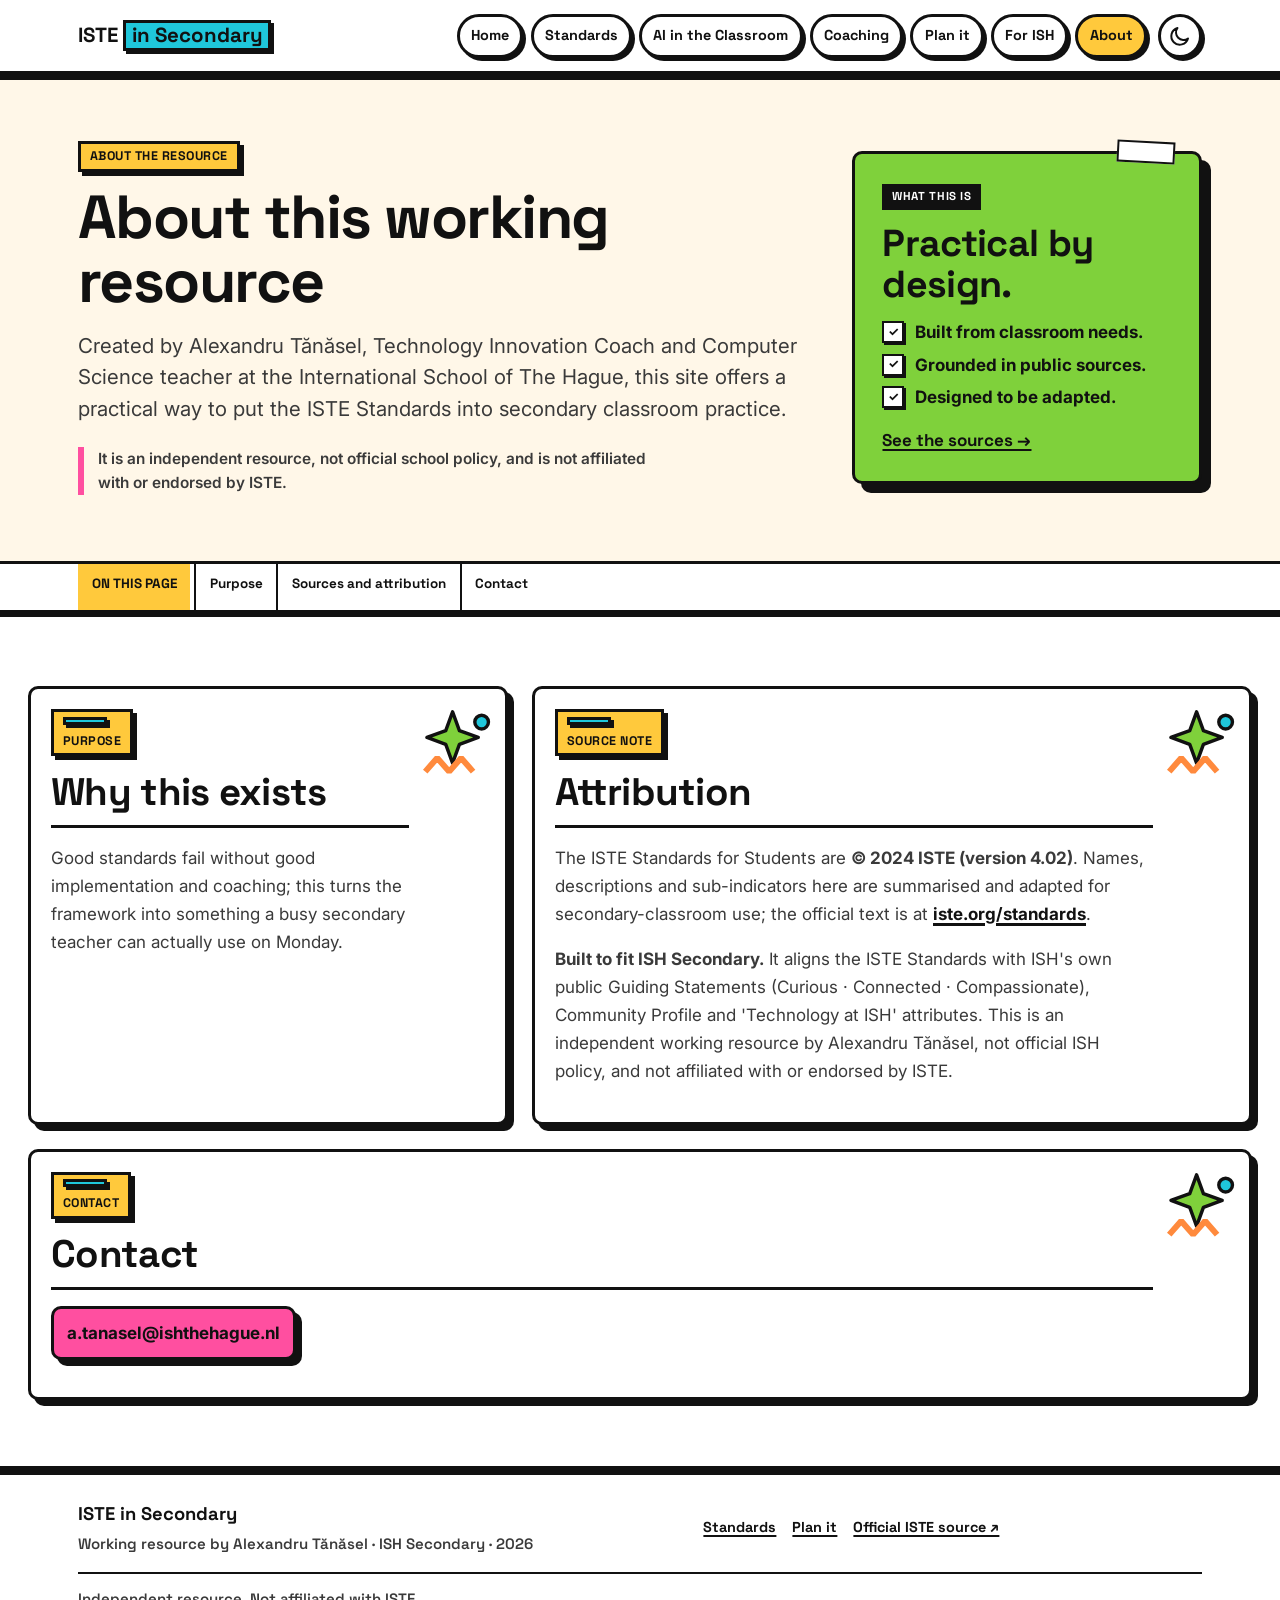
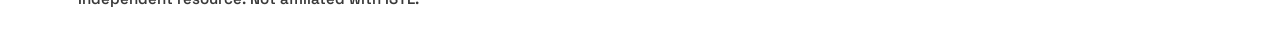
==== commit e66033a2: "Improve site-wide design and readability" ====
--- a/about.html
+++ b/about.html
@@ -17,10 +17,10 @@
   <link rel="preconnect" href="https://fonts.gstatic.com" crossorigin>
   <link href="https://fonts.googleapis.com/css2?family=Space+Grotesk:wght@500;600;700&amp;family=Inter:wght@400;500;600;700&amp;display=swap" rel="stylesheet">
   <link rel="icon" href="assets/favicon.svg" type="image/svg+xml">
-  <link rel="stylesheet" href="assets/styles.css">
+  <link rel="stylesheet" href="assets/styles.css?v=20260831">
   <script src="assets/app.js" defer></script>
 </head>
-<body>
+<body class="site-page page-about">
   <a class="skip-link" href="#main">Skip to content</a>
 
   <svg class="svg-sprite" aria-hidden="true" focusable="false">
@@ -56,24 +56,48 @@
 
   <main id="main">
     <section class="page-hero">
-      <div class="container">
+      <div class="container hero-layout">
         <svg class="motif motif-hero motif-hero-a" aria-hidden="true" focusable="false" viewBox="0 0 160 120"><circle class="motif-dot" cx="24" cy="24" r="10"/><circle class="motif-dot motif-dot-alt" cx="52" cy="24" r="10"/><circle class="motif-dot" cx="24" cy="52" r="10"/><path class="motif-squiggle" d="M76 30c22-22 42 22 66 0"/><path class="motif-triangle" d="M24 102 44 70l20 32z"/><path class="motif-star" d="m118 62 8 18 18 8-18 8-8 18-8-18-18-8 18-8z"/></svg>
         <svg class="motif motif-hero motif-hero-b" aria-hidden="true" focusable="false" viewBox="0 0 140 80"><path class="motif-zig" d="M10 52 30 18l20 34 20-34 20 34 20-34 20 34"/><rect class="motif-block" x="16" y="8" width="22" height="22" rx="0"/><circle class="motif-dot motif-dot-alt" cx="116" cy="18" r="10"/></svg>
-        <h1>About this working resource</h1>
-        <p class="lede">This site is an independent working resource created by Alexandru Tănăsel, Technology Innovation Coach and Computer Science teacher at the International School of The Hague. It offers a practical, secondary-focused way to put the ISTE Standards into classroom practice. It is not official school policy and is not affiliated with or endorsed by ISTE.</p>
+        <div class="hero-copy">
+          <span class="overline">ABOUT THE RESOURCE</span>
+          <h1>About this working resource</h1>
+          <p class="lede">Created by Alexandru Tănăsel, Technology Innovation Coach and Computer Science teacher at the International School of The Hague, this site offers a practical way to put the ISTE Standards into secondary classroom practice.</p>
+          <p class="hero-note">It is an independent resource, not official school policy, and is not affiliated with or endorsed by ISTE.</p>
+        </div>
+
+        <aside class="hero-guide hero-guide-lime" aria-labelledby="about-principles-title">
+          <span class="mini-label">WHAT THIS IS</span>
+          <h2 id="about-principles-title">Practical by design.</h2>
+          <ul class="hero-check-list">
+            <li>Built from classroom needs.</li>
+            <li>Grounded in public sources.</li>
+            <li>Designed to be adapted.</li>
+          </ul>
+          <a class="text-link" href="#sources">See the sources →</a>
+        </aside>
       </div>
     </section>
 
+    <nav class="page-jump-nav" aria-label="On this page">
+      <div class="container page-jump-inner">
+        <span>On this page</span>
+        <a href="#purpose">Purpose</a>
+        <a href="#sources">Sources and attribution</a>
+        <a href="#contact">Contact</a>
+      </div>
+    </nav>
+
     <section class="section-block" aria-label="About details">
-      <div class="container prose">
-        <section aria-labelledby="why-heading">
+      <div class="container prose about-grid">
+        <section id="purpose" aria-labelledby="why-heading">
           <svg class="motif motif-heading motif-prose" aria-hidden="true" focusable="false" viewBox="0 0 96 96"><path class="motif-star" d="m44 8 8 22 22 8-22 8-8 22-8-22-22-8 22-8z"/><path class="motif-zig" d="m12 78 14-16 14 16 14-16 14 16"/><circle class="motif-dot" cx="78" cy="20" r="8"/></svg>
           <span class="section-kicker">Purpose</span>
           <h2 id="why-heading">Why this exists</h2>
           <p>Good standards fail without good implementation and coaching; this turns the framework into something a busy secondary teacher can actually use on Monday.</p>
         </section>
 
-        <section aria-labelledby="attribution-heading">
+        <section id="sources" aria-labelledby="attribution-heading">
           <svg class="motif motif-heading motif-prose" aria-hidden="true" focusable="false" viewBox="0 0 96 96"><path class="motif-star" d="m44 8 8 22 22 8-22 8-8 22-8-22-22-8 22-8z"/><path class="motif-zig" d="m12 78 14-16 14 16 14-16 14 16"/><circle class="motif-dot" cx="78" cy="20" r="8"/></svg>
           <span class="section-kicker">Source note</span>
           <h2 id="attribution-heading">Attribution</h2>
@@ -93,8 +117,16 @@
 
   <footer class="site-footer">
     <div class="footer-inner">
-      <p>Working resource by Alexandru Tănăsel · ISH Secondary · <span data-year>2026</span></p>
-      <p>Not affiliated with ISTE</p>
+      <div class="footer-brand">
+        <strong>ISTE in Secondary</strong>
+        <p>Working resource by Alexandru Tănăsel · ISH Secondary · <span data-year>2026</span></p>
+      </div>
+      <nav class="footer-links" aria-label="Footer navigation">
+        <a href="standards.html">Standards</a>
+        <a href="plan.html">Plan it</a>
+        <a href="https://iste.org/standards/students" target="_blank" rel="noopener">Official ISTE source ↗</a>
+      </nav>
+      <p class="footer-note">Independent resource. Not affiliated with ISTE.</p>
     </div>
   </footer>
 </body>
--- a/assets/styles.css
+++ b/assets/styles.css
@@ -1554,7 +1554,7 @@
   }
 }
 
-/* Featured first standard card (Empowered Learner) — fills the 2x2 focal tile */
+/* Featured first standard card (Empowered Learner): fills the 2x2 focal tile */
 .standard-card.featured .featured-tag{
   margin-left:auto;
   align-self:center;
@@ -1583,7 +1583,7 @@
   .standard-card.featured .featured-extra{ font-size:1rem; max-width:42ch; }
 }
 
-/* Source note under the ISH callout box — clear the box's hard shadow + de-emphasise */
+/* Source note under the ISH callout box: clear the box's hard shadow + de-emphasise */
 .closing-line + .hero-credit{
   margin-top:1.5rem;
   font-weight:500;
@@ -2448,6 +2448,545 @@
   }
 }
 
+/* Whole-site readability and wayfinding */
+:root{
+  --maxw:1180px;
+  --measure:68ch;
+}
+
+:target{
+  scroll-margin-top:9.5rem;
+}
+
+h1{
+  line-height:1.05;
+  letter-spacing:-.025em;
+}
+
+h2{
+  line-height:1.09;
+  letter-spacing:-.018em;
+}
+
+h3{
+  line-height:1.18;
+}
+
+.hero,
+.page-hero{
+  padding:clamp(2.8rem,5.2vw,4.6rem) 0;
+}
+
+.hero-layout{
+  display:grid;
+  grid-template-columns:minmax(0, 1fr);
+  gap:clamp(1.5rem,4vw,3rem);
+  align-items:center;
+}
+
+.hero-layout > .motif{
+  display:none;
+}
+
+.hero-copy{
+  min-width:0;
+}
+
+.hero-copy h1{
+  max-width:15ch;
+}
+
+.home-hero .hero-copy h1{
+  max-width:14ch;
+}
+
+.hero-copy .lede{
+  max-width:58ch;
+  line-height:1.55;
+}
+
+.hero-note{
+  max-width:60ch;
+  margin:1rem 0 0;
+  padding-left:.9rem;
+  border-left:6px solid var(--pink);
+  color:var(--muted);
+  font-size:.96rem;
+  font-weight:600;
+  line-height:1.55;
+}
+
+.hero-guide{
+  --guide-color:var(--cyan);
+  position:relative;
+  padding:clamp(1.2rem,2.5vw,1.7rem);
+  border:3px solid #111111;
+  border-radius:var(--radius);
+  background:var(--guide-color);
+  box-shadow:9px 9px 0 #111111;
+  color:#111111;
+}
+
+.hero-guide::before{
+  position:absolute;
+  top:-13px;
+  right:24px;
+  width:58px;
+  height:22px;
+  border:2px solid #111111;
+  background:#FFFFFF;
+  content:"";
+  transform:rotate(3deg);
+}
+
+.hero-guide-pink{ --guide-color:var(--pink); }
+.hero-guide-yellow{ --guide-color:var(--yellow); }
+.hero-guide-violet{ --guide-color:var(--violet); }
+.hero-guide-lime{ --guide-color:var(--lime); }
+.hero-guide-cyan{ --guide-color:var(--cyan); }
+
+.hero-guide h2,
+.hero-guide p,
+.hero-guide li,
+.hero-guide a{
+  color:#111111;
+}
+
+.hero-guide h2{
+  max-width:14ch;
+  margin:.8rem 0 1rem;
+  font-size:clamp(1.75rem,3vw,2.35rem);
+}
+
+.hero-check-list{
+  display:grid;
+  gap:.62rem;
+  margin:0 0 1.1rem;
+  padding:0;
+  list-style:none;
+}
+
+.hero-check-list li{
+  display:grid;
+  grid-template-columns:24px minmax(0, 1fr);
+  gap:.55rem;
+  font-weight:700;
+  line-height:1.35;
+}
+
+.hero-check-list li::before{
+  display:grid;
+  width:22px;
+  height:22px;
+  place-items:center;
+  border:2px solid #111111;
+  background:#FFFFFF;
+  box-shadow:2px 2px 0 #111111;
+  content:"✓";
+  font-size:.78rem;
+  line-height:1;
+}
+
+.hero-routes{
+  display:grid;
+  gap:.65rem;
+  margin-top:1rem;
+}
+
+.hero-routes a{
+  display:grid;
+  gap:.12rem;
+  padding:.72rem .8rem;
+  border:2px solid #111111;
+  background:#FFFFFF;
+  box-shadow:3px 3px 0 #111111;
+  color:#111111;
+  text-decoration:none;
+}
+
+.hero-routes strong{
+  font-family:"Space Grotesk", "Inter", system-ui, sans-serif;
+  line-height:1.15;
+}
+
+.hero-routes span{
+  font-size:.9rem;
+  line-height:1.35;
+}
+
+.page-jump-nav{
+  position:sticky;
+  top:76px;
+  z-index:35;
+  border-bottom:3px solid var(--line);
+  background:var(--surface);
+  box-shadow:0 4px 0 var(--line);
+}
+
+.page-jump-inner{
+  display:flex;
+  align-items:center;
+  gap:0;
+  overflow-x:auto;
+  scrollbar-width:none;
+}
+
+.page-jump-inner::-webkit-scrollbar{
+  display:none;
+}
+
+.page-jump-inner > span,
+.page-jump-inner a{
+  flex:0 0 auto;
+  min-height:46px;
+  padding:.72rem .85rem;
+  font-family:"Space Grotesk", "Inter", system-ui, sans-serif;
+  font-size:.84rem;
+  font-weight:700;
+  line-height:1.2;
+  white-space:nowrap;
+}
+
+.page-jump-inner > span{
+  margin-right:.25rem;
+  background:var(--yellow);
+  color:#111111;
+  text-transform:uppercase;
+}
+
+.page-jump-inner a{
+  border-left:2px solid var(--line);
+  color:var(--ink);
+  text-decoration:none;
+}
+
+.page-jump-inner a:hover,
+.page-jump-inner a:focus-visible{
+  background:var(--cyan);
+  color:#111111;
+}
+
+.site-page main > .section-block:nth-of-type(even){
+  background-color:var(--surface);
+  background-image:none;
+}
+
+.section-block{
+  padding:clamp(2.8rem,5.7vw,4.7rem) 0;
+}
+
+.section-heading{
+  max-width:860px;
+  padding-right:5rem;
+}
+
+.section-heading h2{
+  max-width:26ch;
+}
+
+.section-heading p,
+.closing-line,
+.hero-credit{
+  max-width:var(--measure);
+}
+
+.section-heading p,
+.standard-copy p,
+.prose p{
+  line-height:1.65;
+}
+
+.cards-grid{
+  align-items:stretch;
+}
+
+.info-card p,
+.pathway-card p,
+.practice-card li,
+.teaser-card,
+.coach-lens span{
+  line-height:1.55;
+}
+
+.alignment-grid .info-card h3{
+  width:max-content;
+  max-width:100%;
+  margin:.9rem 0 .38rem;
+  padding:.2rem .38rem;
+  border:2px solid #111111;
+  background:var(--yellow);
+  color:#111111;
+  font-size:.72rem;
+  letter-spacing:.045em;
+  text-transform:uppercase;
+}
+
+.alignment-grid .info-card h3:first-child{
+  margin-top:0;
+}
+
+.alignment-grid .info-card h3:nth-of-type(2){
+  background:var(--cyan);
+}
+
+.alignment-grid .info-card p{
+  color:var(--ink);
+  font-size:1rem;
+  font-weight:600;
+}
+
+.ai-map-grid .info-card{
+  min-height:260px;
+}
+
+.resource-grid .teaser-card{
+  display:grid;
+  min-height:190px;
+  align-content:space-between;
+  gap:1rem;
+}
+
+.resource-grid .teaser-card::after{
+  display:inline-flex;
+  width:max-content;
+  max-width:100%;
+  padding:.25rem .45rem;
+  border:2px solid #111111;
+  background:#111111;
+  color:#FFFFFF;
+  content:"OPEN OFFICIAL RESOURCE ↗";
+  font-family:"Space Grotesk", "Inter", system-ui, sans-serif;
+  font-size:.7rem;
+  font-weight:700;
+  letter-spacing:.035em;
+}
+
+.resource-grid .teaser-card:nth-child(2){ background:var(--violet); }
+.resource-grid .teaser-card:nth-child(3){ background:var(--yellow); }
+.resource-grid .teaser-card:nth-child(4){ background:var(--pink); }
+.resource-grid .teaser-card:nth-child(5){ background:var(--lime); }
+
+.path-step{
+  position:absolute;
+  top:1.9rem;
+  right:1rem;
+  color:var(--ink);
+  font-family:"Space Grotesk", "Inter", system-ui, sans-serif;
+  font-size:1.6rem;
+  font-weight:700;
+  line-height:1;
+}
+
+.plan-steps{
+  display:grid;
+  grid-template-columns:minmax(0, 1fr);
+  gap:.75rem;
+  margin:0 0 1.25rem;
+}
+
+.plan-steps span{
+  display:flex;
+  align-items:center;
+  gap:.65rem;
+  padding:.7rem .8rem;
+  border:3px solid #111111;
+  border-radius:var(--radius);
+  background:var(--cyan);
+  box-shadow:4px 4px 0 #111111;
+  color:#111111;
+  font-family:"Space Grotesk", "Inter", system-ui, sans-serif;
+  font-weight:700;
+}
+
+.plan-steps span:nth-child(2){ background:var(--yellow); }
+.plan-steps span:nth-child(3){ background:var(--lime); }
+
+.plan-steps strong{
+  display:grid;
+  width:28px;
+  height:28px;
+  place-items:center;
+  border:2px solid #111111;
+  background:#FFFFFF;
+  box-shadow:2px 2px 0 #111111;
+}
+
+.plan-form{
+  padding:clamp(1.15rem,3vw,1.8rem);
+}
+
+.about-grid{
+  max-width:none;
+}
+
+.about-grid #contact a{
+  display:inline-flex;
+  min-height:44px;
+  align-items:center;
+  padding:.6rem .8rem;
+  border:3px solid #111111;
+  border-radius:var(--radius);
+  background:var(--pink);
+  box-shadow:var(--shadow);
+  color:#111111;
+  text-decoration:none;
+}
+
+.coordinator-hero-copy h1{
+  font-size:clamp(2.65rem,5.4vw,4.55rem);
+  line-height:1.04;
+}
+
+.source-line{
+  font-size:.93rem;
+}
+
+.glance-card small,
+.lens-summary-copy small{
+  font-size:.88rem;
+}
+
+.meeting-timeline p{
+  font-size:.98rem;
+  line-height:1.55;
+}
+
+.footer-inner{
+  display:grid;
+  grid-template-columns:minmax(0, 1fr);
+  align-items:start;
+  padding-block:1.5rem;
+  gap:1rem;
+}
+
+.footer-brand{
+  display:grid;
+  gap:.2rem;
+}
+
+.footer-brand > strong{
+  color:var(--ink);
+  font-family:"Space Grotesk", "Inter", system-ui, sans-serif;
+  font-size:1.15rem;
+}
+
+.footer-links{
+  display:flex;
+  flex-wrap:wrap;
+  gap:.5rem 1rem;
+}
+
+.footer-links a{
+  color:var(--ink);
+  font-family:"Space Grotesk", "Inter", system-ui, sans-serif;
+  font-size:.9rem;
+  font-weight:700;
+  text-decoration-thickness:2px;
+  text-underline-offset:.18em;
+}
+
+.footer-note{
+  padding-top:.8rem;
+  border-top:2px solid var(--line);
+}
+
+@media (min-width:700px){
+  .plan-steps{
+    grid-template-columns:repeat(3, minmax(0, 1fr));
+  }
+
+  .self-check,
+  .coach-lens{
+    grid-template-columns:repeat(2, minmax(0, 1fr));
+  }
+}
+
+@media (min-width:860px){
+  .about-grid{
+    display:grid;
+    grid-template-columns:minmax(0, .8fr) minmax(0, 1.2fr);
+    gap:1.5rem;
+  }
+
+  .about-grid section{
+    margin:0;
+  }
+
+  .about-grid #contact{
+    grid-column:1 / -1;
+  }
+
+  .footer-inner{
+    grid-template-columns:minmax(260px, 1.1fr) minmax(280px, .9fr);
+    align-items:center;
+  }
+
+  .footer-note{
+    grid-column:1 / -1;
+  }
+}
+
+@media (min-width:900px){
+  .hero-layout{
+    grid-template-columns:minmax(0, 1.35fr) minmax(300px, .65fr);
+  }
+}
+
+@media (min-width:920px){
+  .cards-grid{
+    grid-template-columns:repeat(3, minmax(0, 1fr));
+  }
+
+  .ai-map-grid{
+    grid-template-columns:repeat(2, minmax(0, 1fr));
+  }
+}
+
+@media (max-width:899px){
+  .hero-guide{
+    box-shadow:6px 6px 0 #111111;
+  }
+
+  .hero-guide::before{
+    display:none;
+  }
+}
+
+@media (max-width:700px){
+  .hero-guide{
+    display:none;
+  }
+
+  .page-jump-nav{
+    top:78px;
+  }
+
+  .page-jump-inner{
+    padding-inline:0;
+  }
+
+  .section-heading{
+    padding-right:0;
+  }
+
+  .hero-guide{
+    padding:1.1rem;
+  }
+
+  .hero-guide h2{
+    margin:.65rem 0 .8rem;
+    font-size:1.65rem;
+  }
+
+  .hero-check-list{
+    gap:.48rem;
+  }
+
+  .footer-inner{
+    padding-block:1.2rem;
+  }
+}
+
 @media print{
   body.print-subject-lens{
     background:#FFFFFF;
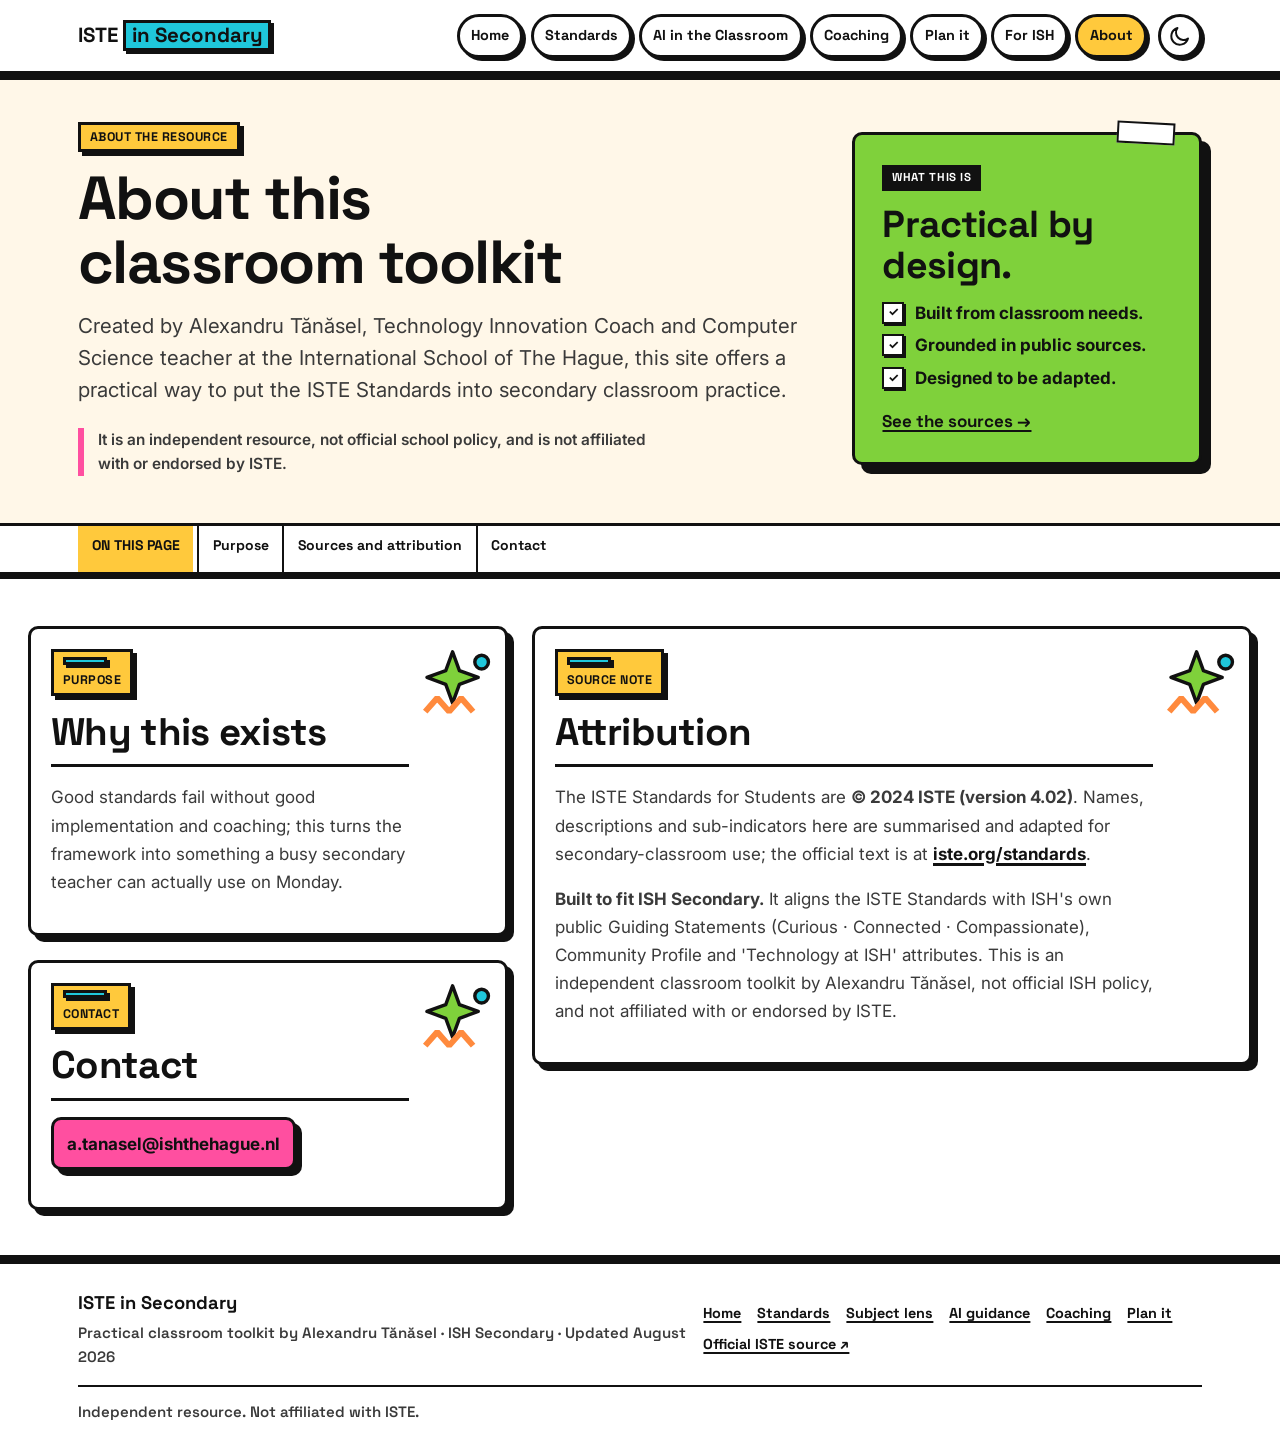
==== commit e25ac959: "Finish site-wide design and navigation" ====
--- a/about.html
+++ b/about.html
@@ -4,9 +4,9 @@
   <meta charset="utf-8">
   <meta name="viewport" content="width=device-width, initial-scale=1">
   <title>About | ISTE in Secondary</title>
-  <meta name="description" content="About the independent ISTE in Secondary working resource by Alexandru Tănăsel for practical secondary classroom implementation.">
+  <meta name="description" content="About the independent ISTE in Secondary classroom toolkit by Alexandru Tănăsel for practical secondary classroom implementation.">
   <meta property="og:title" content="About ISTE in Secondary">
-  <meta property="og:description" content="An independent working resource by Alexandru Tănăsel for putting ISTE Standards into secondary classroom practice.">
+  <meta property="og:description" content="An independent classroom toolkit by Alexandru Tănăsel for putting ISTE Standards into secondary classroom practice.">
   <meta property="og:type" content="website">
   <meta property="og:image" content="https://tanasel.github.io/iste-secondary/assets/og-iste-coordinator.jpg">
   <meta property="og:image:width" content="1200">
@@ -17,8 +17,8 @@
   <link rel="preconnect" href="https://fonts.gstatic.com" crossorigin>
   <link href="https://fonts.googleapis.com/css2?family=Space+Grotesk:wght@500;600;700&amp;family=Inter:wght@400;500;600;700&amp;display=swap" rel="stylesheet">
   <link rel="icon" href="assets/favicon.svg" type="image/svg+xml">
-  <link rel="stylesheet" href="assets/styles.css?v=20260831">
-  <script src="assets/app.js" defer></script>
+  <link rel="stylesheet" href="assets/styles.css?v=20260831d">
+  <script src="assets/app.js?v=20260831d" defer></script>
 </head>
 <body class="site-page page-about">
   <a class="skip-link" href="#main">Skip to content</a>
@@ -61,7 +61,7 @@
         <svg class="motif motif-hero motif-hero-b" aria-hidden="true" focusable="false" viewBox="0 0 140 80"><path class="motif-zig" d="M10 52 30 18l20 34 20-34 20 34 20-34 20 34"/><rect class="motif-block" x="16" y="8" width="22" height="22" rx="0"/><circle class="motif-dot motif-dot-alt" cx="116" cy="18" r="10"/></svg>
         <div class="hero-copy">
           <span class="overline">ABOUT THE RESOURCE</span>
-          <h1>About this working resource</h1>
+          <h1>About this classroom toolkit</h1>
           <p class="lede">Created by Alexandru Tănăsel, Technology Innovation Coach and Computer Science teacher at the International School of The Hague, this site offers a practical way to put the ISTE Standards into secondary classroom practice.</p>
           <p class="hero-note">It is an independent resource, not official school policy, and is not affiliated with or endorsed by ISTE.</p>
         </div>
@@ -102,7 +102,7 @@
           <span class="section-kicker">Source note</span>
           <h2 id="attribution-heading">Attribution</h2>
           <p>The ISTE Standards for Students are <strong>© 2024 ISTE (version 4.02)</strong>. Names, descriptions and sub-indicators here are summarised and adapted for secondary-classroom use; the official text is at <a href="https://iste.org/standards" target="_blank" rel="noopener">iste.org/standards</a>.</p>
-          <p><strong>Built to fit ISH Secondary.</strong> It aligns the ISTE Standards with ISH's own public Guiding Statements (Curious · Connected · Compassionate), Community Profile and 'Technology at ISH' attributes. This is an independent working resource by Alexandru Tănăsel, not official ISH policy, and not affiliated with or endorsed by ISTE.</p>
+          <p><strong>Built to fit ISH Secondary.</strong> It aligns the ISTE Standards with ISH's own public Guiding Statements (Curious · Connected · Compassionate), Community Profile and 'Technology at ISH' attributes. This is an independent classroom toolkit by Alexandru Tănăsel, not official ISH policy, and not affiliated with or endorsed by ISTE.</p>
         </section>
 
         <section id="contact" aria-labelledby="contact-heading">
@@ -119,10 +119,14 @@
     <div class="footer-inner">
       <div class="footer-brand">
         <strong>ISTE in Secondary</strong>
-        <p>Working resource by Alexandru Tănăsel · ISH Secondary · <span data-year>2026</span></p>
+        <p>Practical classroom toolkit by Alexandru Tănăsel · ISH Secondary · Updated August <span data-year>2026</span></p>
       </div>
       <nav class="footer-links" aria-label="Footer navigation">
+        <a href="index.html">Home</a>
         <a href="standards.html">Standards</a>
+        <a href="standards.html#subject-lens">Subject lens</a>
+        <a href="ai.html">AI guidance</a>
+        <a href="coaching.html">Coaching</a>
         <a href="plan.html">Plan it</a>
         <a href="https://iste.org/standards/students" target="_blank" rel="noopener">Official ISTE source ↗</a>
       </nav>
--- a/assets/styles.css
+++ b/assets/styles.css
@@ -1592,7 +1592,7 @@
 
 /* Coordinator-first standards experience */
 .coordinator-page .coordinator-hero{
-  padding:clamp(2.8rem,6vw,5.4rem) 0;
+  padding:clamp(2.2rem,3.8vw,3.4rem) 0;
   background-color:var(--paper);
 }
 
@@ -2455,7 +2455,7 @@
 }
 
 :target{
-  scroll-margin-top:9.5rem;
+  scroll-margin-top:8.25rem;
 }
 
 h1{
@@ -2474,7 +2474,7 @@
 
 .hero,
 .page-hero{
-  padding:clamp(2.8rem,5.2vw,4.6rem) 0;
+  padding:clamp(2.1rem,3.7vw,3.2rem) 0;
 }
 
 .hero-layout{
@@ -2641,7 +2641,7 @@
   min-height:46px;
   padding:.72rem .85rem;
   font-family:"Space Grotesk", "Inter", system-ui, sans-serif;
-  font-size:.84rem;
+  font-size:.875rem;
   font-weight:700;
   line-height:1.2;
   white-space:nowrap;
@@ -2666,17 +2666,23 @@
   color:#111111;
 }
 
+.page-jump-inner a[aria-current="location"]{
+  background:var(--cyan);
+  box-shadow:inset 0 -4px 0 #111111;
+  color:#111111;
+}
+
 .site-page main > .section-block:nth-of-type(even){
   background-color:var(--surface);
   background-image:none;
 }
 
 .section-block{
-  padding:clamp(2.8rem,5.7vw,4.7rem) 0;
+  padding:clamp(2.25rem,4vw,3.5rem) 0;
 }
 
 .section-heading{
-  max-width:860px;
+  max-width:none;
   padding-right:5rem;
 }
 
@@ -2736,7 +2742,7 @@
 }
 
 .ai-map-grid .info-card{
-  min-height:260px;
+  min-height:200px;
 }
 
 .resource-grid .teaser-card{
@@ -2819,6 +2825,35 @@
   max-width:none;
 }
 
+.roadmap-list a{
+  display:grid;
+  min-height:100%;
+  gap:.25rem;
+  padding:1rem 1.1rem;
+  color:#111111;
+  text-decoration:none;
+}
+
+.roadmap-list a:hover,
+.roadmap-list a:focus-visible{
+  background:rgba(255,255,255,.38);
+}
+
+.roadmap-list a strong{
+  font-family:"Space Grotesk", "Inter", system-ui, sans-serif;
+  font-size:1.05rem;
+}
+
+.roadmap-list a span{
+  font-size:.94rem;
+  font-weight:600;
+  line-height:1.45;
+}
+
+.roadmap-list li{
+  padding:0;
+}
+
 .about-grid #contact a{
   display:inline-flex;
   min-height:44px;
@@ -2905,6 +2940,10 @@
   .about-grid{
     display:grid;
     grid-template-columns:minmax(0, .8fr) minmax(0, 1.2fr);
+    grid-template-areas:
+      "purpose sources"
+      "contact sources";
+    align-items:start;
     gap:1.5rem;
   }
 
@@ -2912,9 +2951,9 @@
     margin:0;
   }
 
-  .about-grid #contact{
-    grid-column:1 / -1;
-  }
+  .about-grid #purpose{ grid-area:purpose; }
+  .about-grid #sources{ grid-area:sources; }
+  .about-grid #contact{ grid-area:contact; }
 
   .footer-inner{
     grid-template-columns:minmax(260px, 1.1fr) minmax(280px, .9fr);
@@ -2933,6 +2972,14 @@
 }
 
 @media (min-width:920px){
+  .bento-grid .standard-card:first-child{
+    grid-row:auto;
+  }
+
+  .bento-grid .standard-card:nth-child(7){
+    grid-column:span 4;
+  }
+
   .cards-grid{
     grid-template-columns:repeat(3, minmax(0, 1fr));
   }
